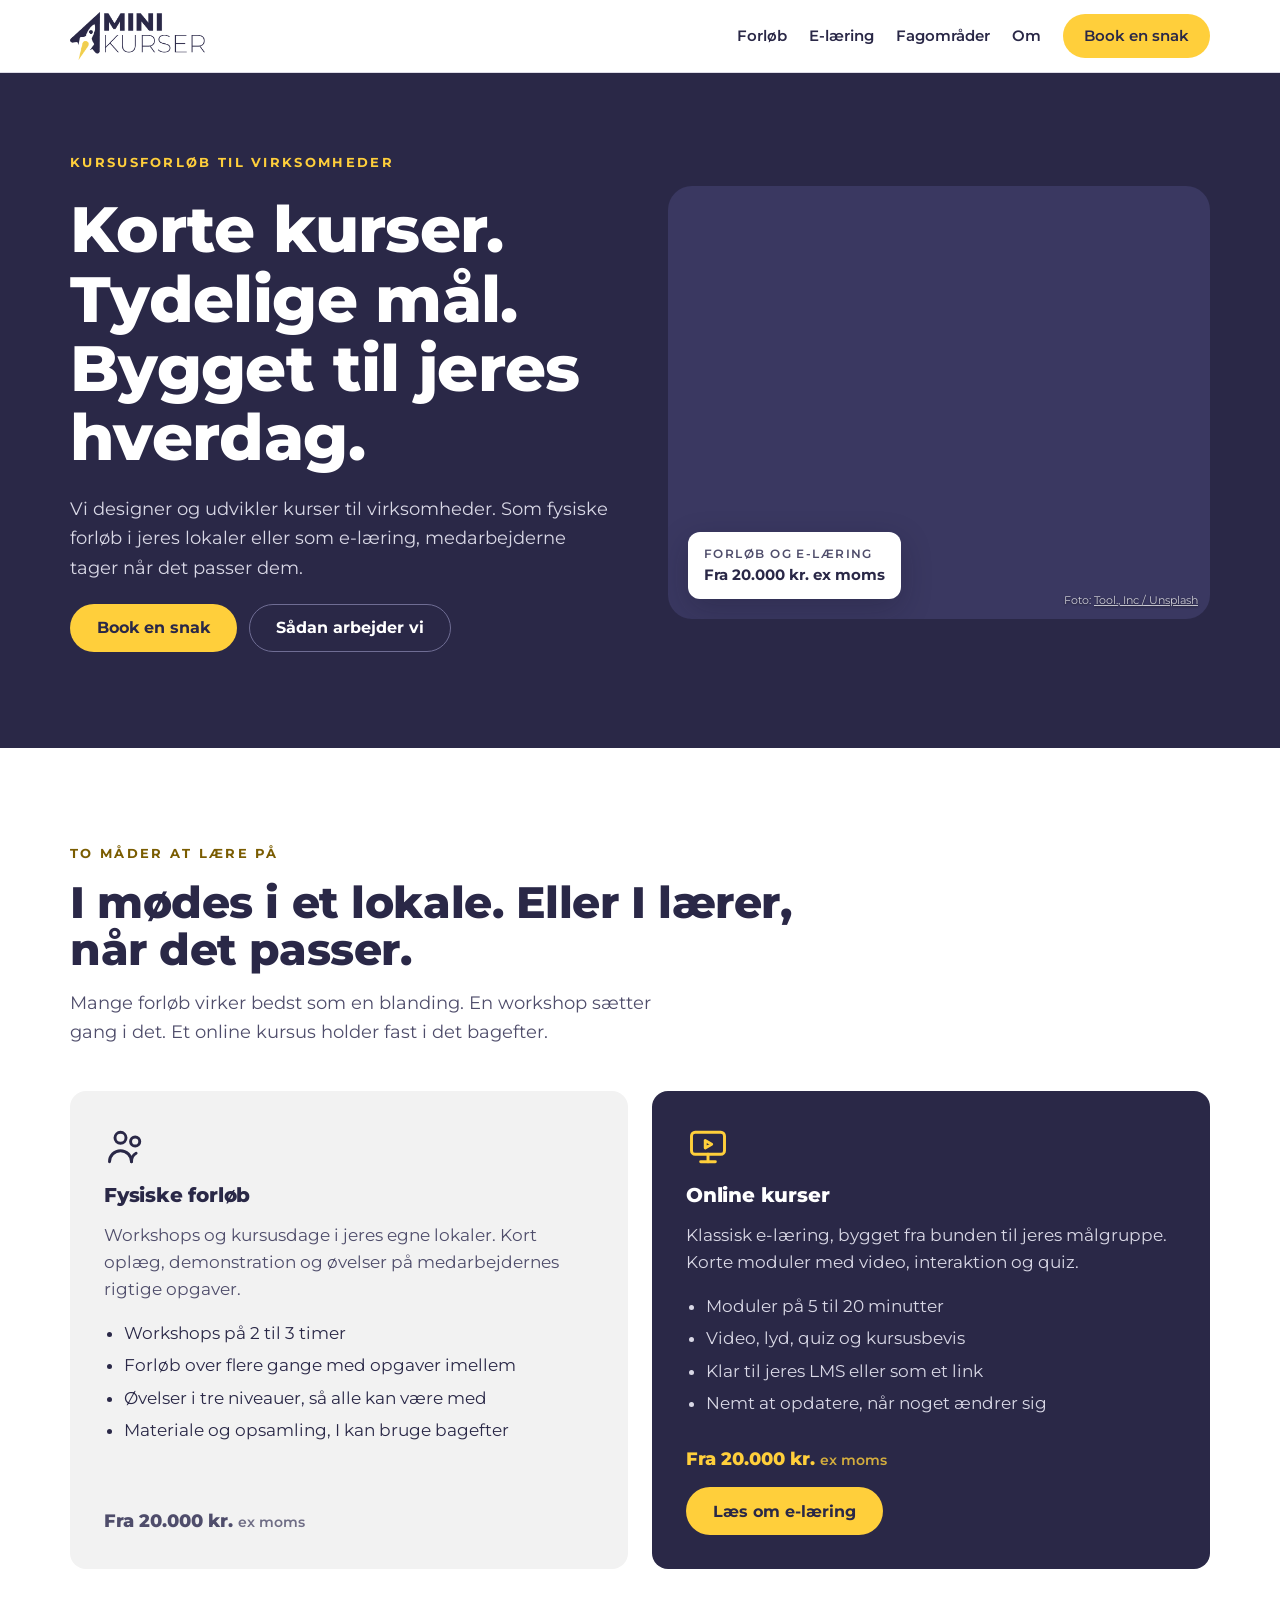
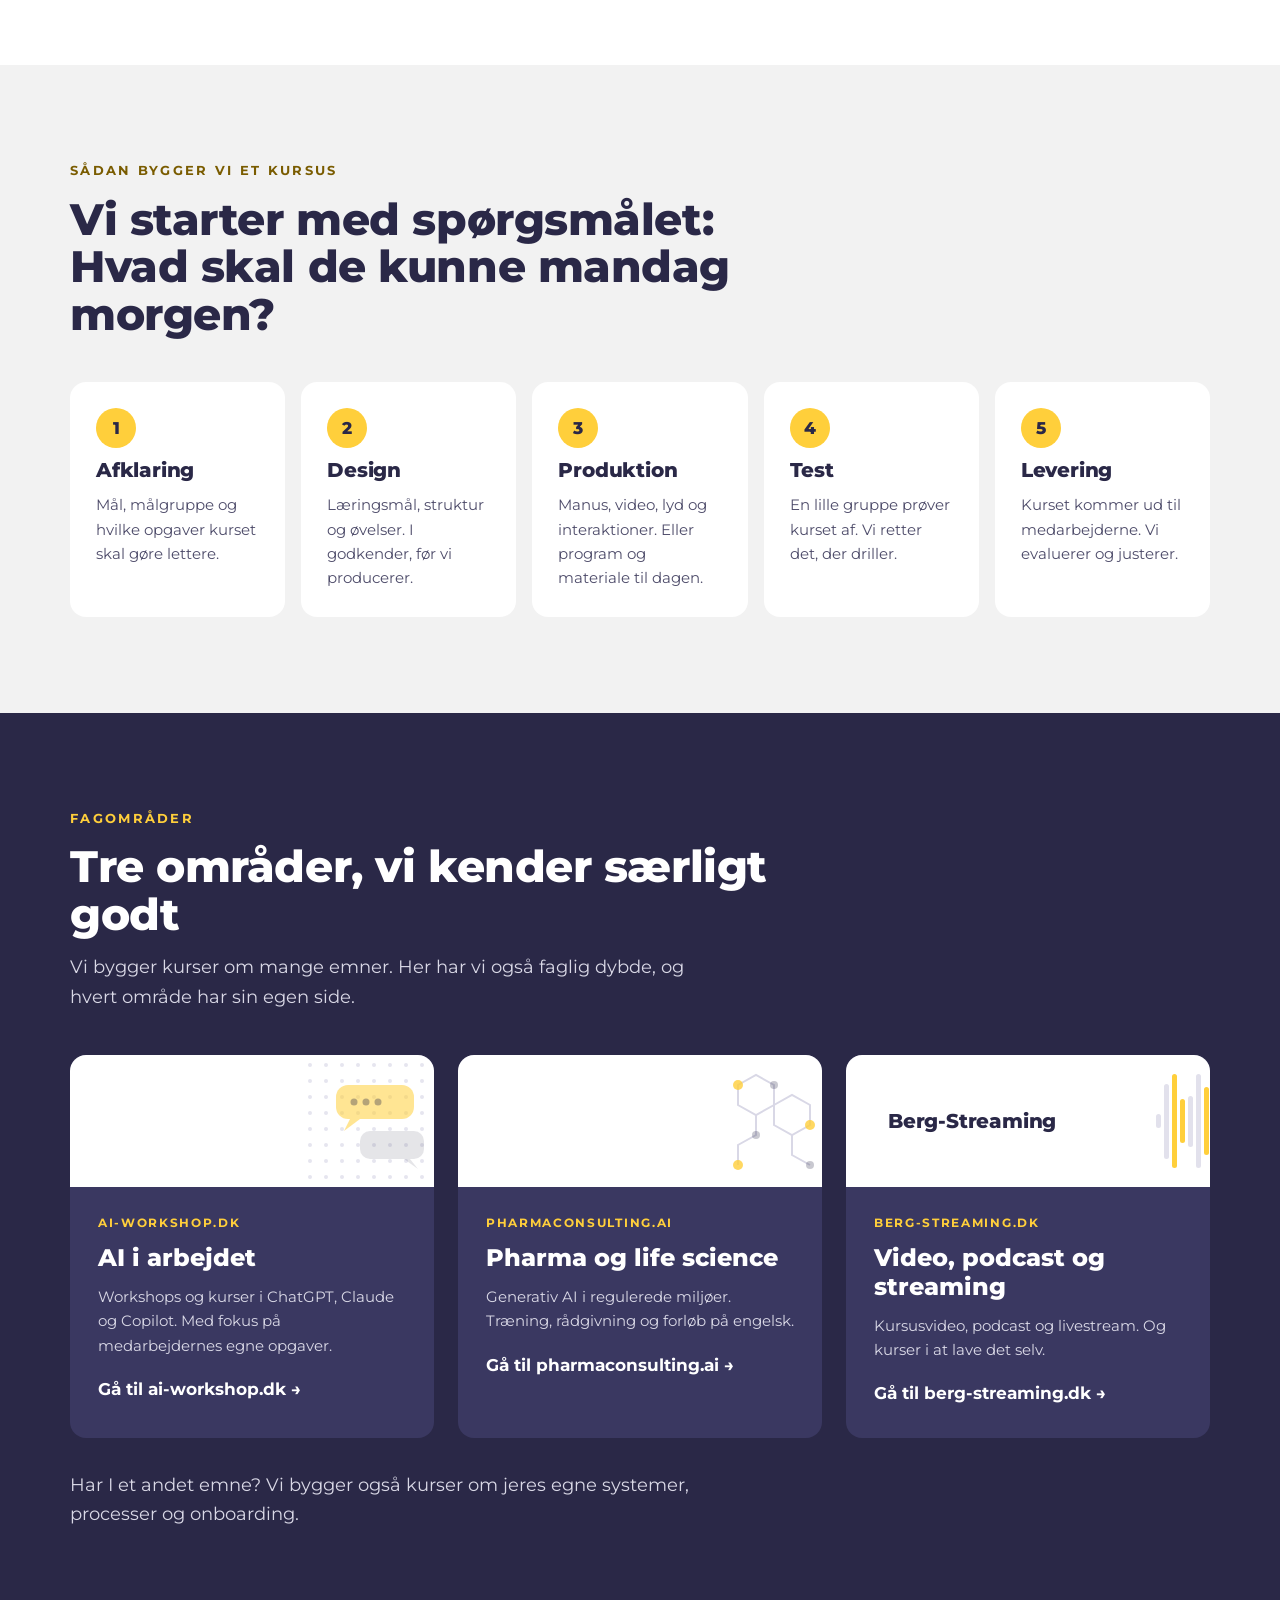
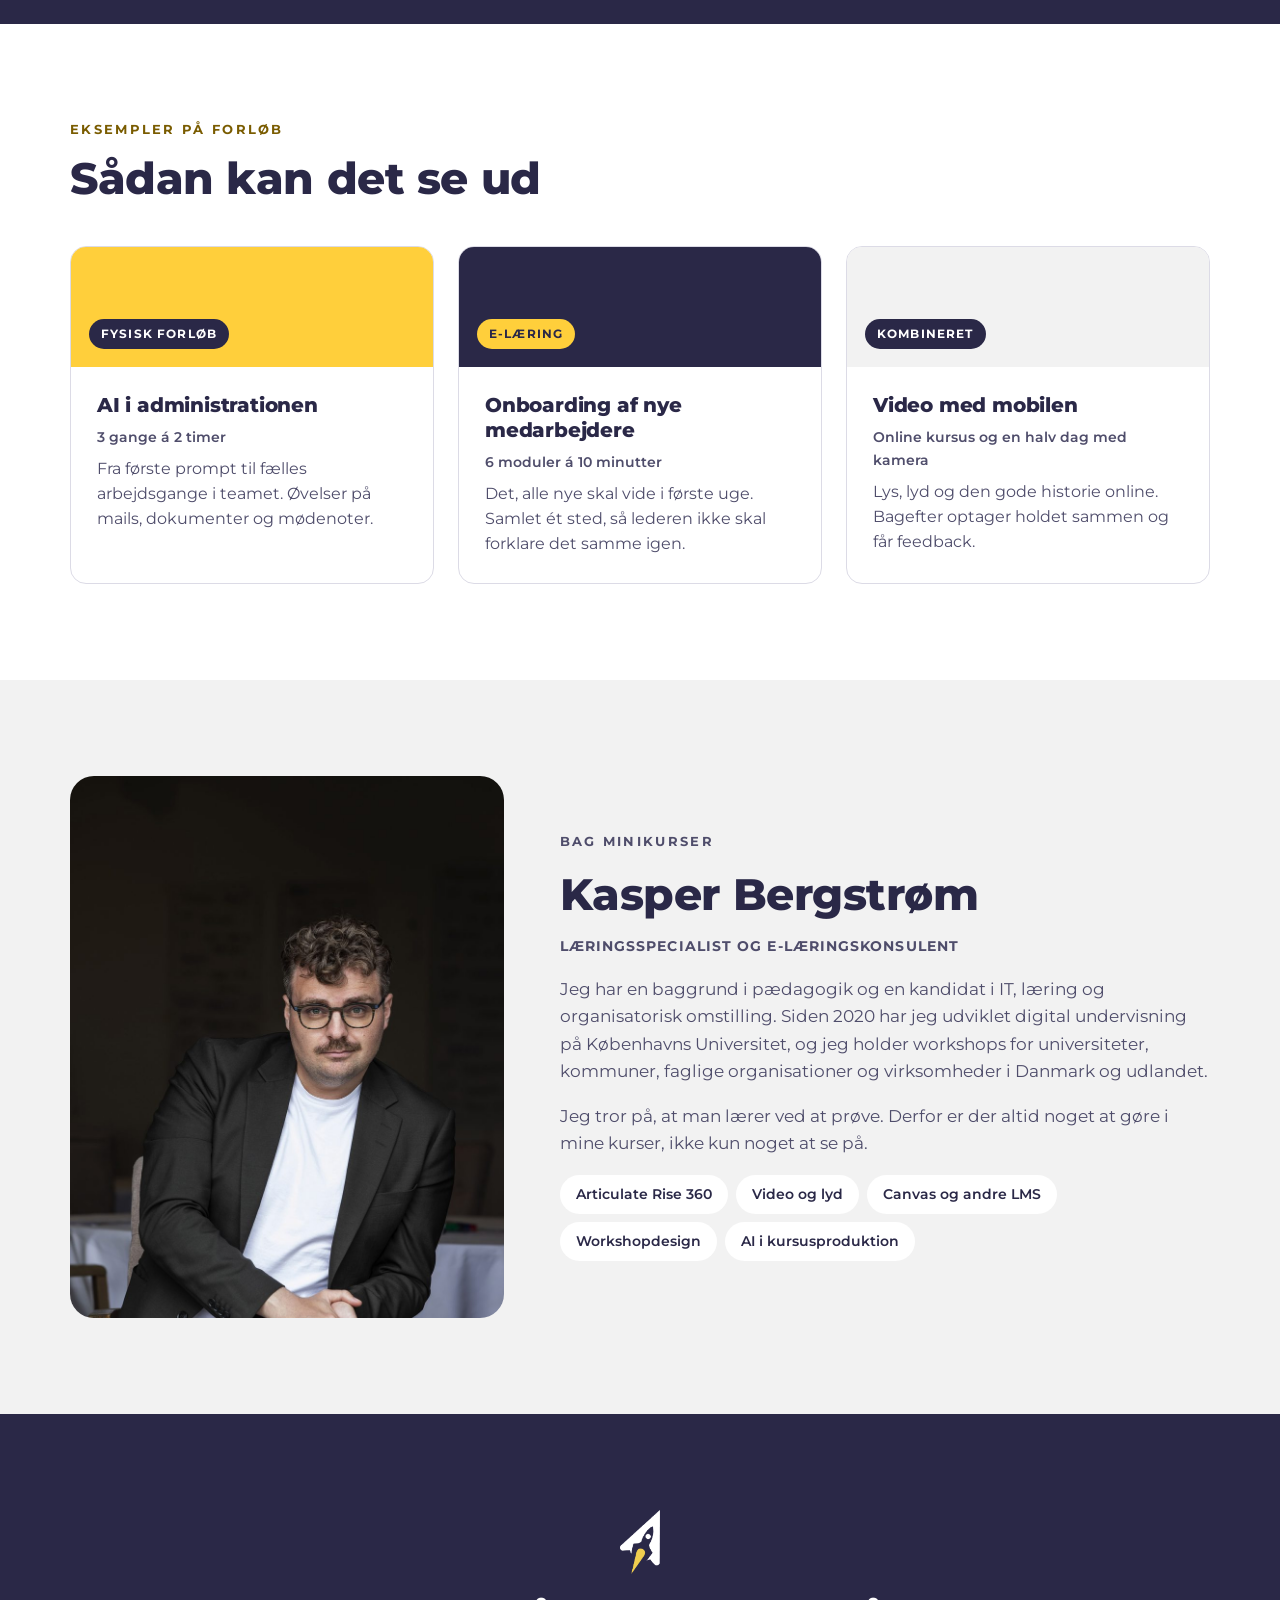
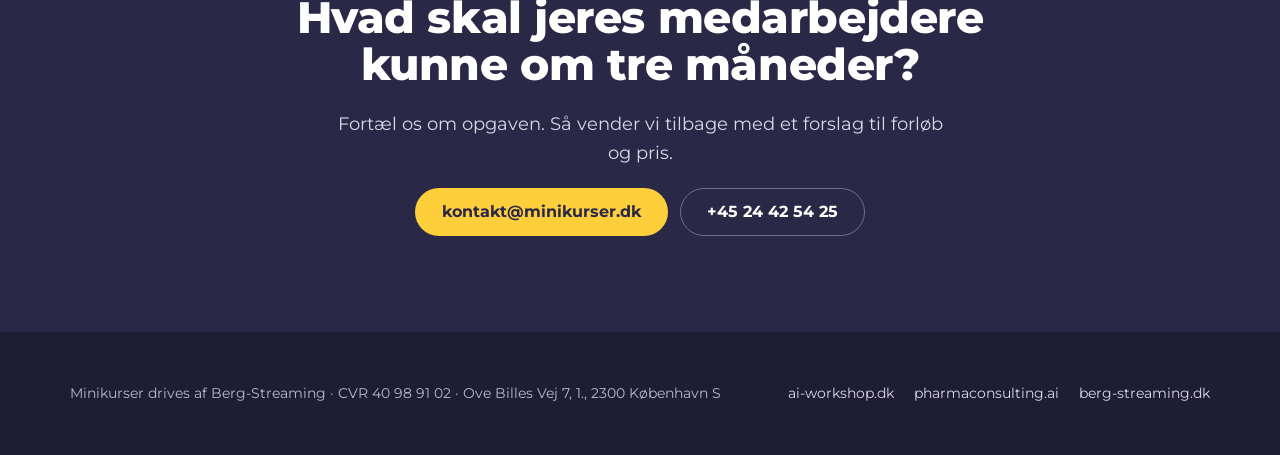
==== index.html @ 5f63e0c7 "Beskær heroillede tættere Co-Authored-By: Claude Opus 5.5 <noreply@anthropic.com> Claude-Session: ht" ====
<!doctype html>
<html lang="da">
<head>
<meta charset="utf-8">
<meta name="viewport" content="width=device-width, initial-scale=1, viewport-fit=cover">
<title>Minikurser · Kursusforløb og e-læring til virksomheder</title>
<meta name="description" content="Vi designer og udvikler kurser til virksomheder. Fysiske forløb i jeres lokaler eller e-læring, medarbejderne tager når det passer. Fra 20.000 kr. ex moms.">
<link rel="canonical" href="https://minikurser.dk/">
<meta property="og:title" content="Minikurser · Kursusforløb og e-læring til virksomheder">
<meta property="og:description" content="Korte kurser. Tydelige mål. Bygget til jeres hverdag.">
<meta property="og:type" content="website">
<meta property="og:url" content="https://minikurser.dk/">
<meta property="og:image" content="https://images.unsplash.com/photo-1599585113438-291af1a8d1db?auto=format&amp;fit=crop&amp;crop=focalpoint&amp;fp-x=0.43&amp;fp-y=0.5&amp;fp-z=1.12&amp;q=70&amp;w=1200&amp;h=630">
<meta name="theme-color" content="#2a2847">
<link rel="icon" href="img/favicon.png" type="image/png">
<link rel="preconnect" href="https://fonts.googleapis.com">
<link rel="preconnect" href="https://fonts.gstatic.com" crossorigin>
<link rel="stylesheet" href="https://fonts.googleapis.com/css2?family=Montserrat:wght@400;600;700;800&display=swap">
<link rel="stylesheet" href="style.css">
<meta name="msvalidate.01" content="6FF3944E70AC36E640FBBDFD5BC174A5">
<script type="application/ld+json">{"@context":"https://schema.org","@graph":[{"@type":"WebSite","@id":"https://minikurser.dk/#website","url":"https://minikurser.dk/","name":"Minikurser","inLanguage":"da-DK","publisher":{"@id":"https://minikurser.dk/#organization"}},{"@type":"WebPage","@id":"https://minikurser.dk/#side","url":"https://minikurser.dk/","name":"Minikurser · Kursusforløb og e-læring til virksomheder","isPartOf":{"@id":"https://minikurser.dk/#website"},"inLanguage":"da-DK","dateModified":"2026-11-07"},{"@type":"Organization","@id":"https://minikurser.dk/#organization","name":"Minikurser","url":"https://minikurser.dk/","logo":"https://minikurser.dk/img/minikurser-logo.png","email":"kontakt@minikurser.dk","telephone":"+45 24 42 54 25","address":{"@type":"PostalAddress","streetAddress":"Ove Billes Vej 7, 1.","postalCode":"2300","addressLocality":"København S","addressCountry":"DK"},"areaServed":"DK","parentOrganization":{"@id":"https://berg-streaming.dk/#organization"},"founder":{"@id":"https://ai-workshop.dk/#kasper"},"description":"Designer og udvikler kursusforløb og e-læring til virksomheder. Fysiske forløb i virksomhedens egne lokaler eller online kurser."},{"@type":"Organization","@id":"https://berg-streaming.dk/#organization","name":"Berg-Streaming","url":"https://berg-streaming.dk/","vatID":"DK40989102","address":{"@type":"PostalAddress","streetAddress":"Ove Billes Vej 7, 1.","postalCode":"2300","addressLocality":"København S","addressCountry":"DK"},"founder":{"@id":"https://ai-workshop.dk/#kasper"}},{"@type":"Person","@id":"https://ai-workshop.dk/#kasper","name":"Kasper Bergstrøm","url":"https://ai-workshop.dk/","jobTitle":"Læringsspecialist og e-læringskonsulent","sameAs":["https://www.linkedin.com/in/kasper-bergstrom"],"knowsAbout":["E-læring","Kursusdesign","Articulate Rise 360","Generativ AI","Organisatorisk læring"]},{"@type":"Service","@id":"https://minikurser.dk/#fysiske-forloeb","name":"Fysiske kursusforløb","description":"Workshops og kursusdage i virksomhedens egne lokaler. Kort oplæg, demonstration og øvelser på medarbejdernes rigtige opgaver.","provider":{"@id":"https://minikurser.dk/#organization"},"areaServed":"DK","url":"https://minikurser.dk/#forloeb","offers":{"@type":"Offer","priceSpecification":{"@type":"PriceSpecification","minPrice":20000,"priceCurrency":"DKK","valueAddedTaxIncluded":false}}},{"@type":"Service","@id":"https://minikurser.dk/#e-laering","name":"E-læring","description":"Online kurser bygget fra bunden til målgruppen. Korte moduler med video, quiz og kursusbevis, klar til LMS som SCORM eller xAPI.","provider":{"@id":"https://minikurser.dk/#organization"},"areaServed":"DK","url":"https://minikurser.dk/e-laering.html","offers":{"@type":"Offer","priceSpecification":{"@type":"PriceSpecification","minPrice":20000,"priceCurrency":"DKK","valueAddedTaxIncluded":false}}}]}</script>
</head>
<body>

<header class="top">
  <div class="wrap">
    <a class="logo" href="./" aria-label="Minikurser forside">
      <img src="img/minikurser-logo.png" alt="Minikurser" width="135" height="48" onerror="this.hidden=true;this.nextElementSibling.hidden=false">
      <span class="ordmaerke" hidden><b>MINI</b><span>KURSER</span></span>
    </a>
    <nav class="menu" aria-label="Hovedmenu">
      <a href="#forloeb">Forløb</a>
      <a href="e-laering.html">E-læring</a>
      <a href="#fagomraader" class="ud-mobil">Fagområder</a>
      <a href="#om" class="ud-mobil">Om</a>
      <a href="#kontakt" class="knap knap-gul">Book en snak</a>
    </nav>
  </div>
</header>

<main>

  <section class="hero mork">
    <div class="wrap">
      <div class="hero-tekst">
        <p class="eyebrow">Kursusforløb til virksomheder</p>
        <h1>Korte kurser. Tydelige mål. Bygget til jeres hverdag.</h1>
        <p class="lead">Vi designer og udvikler kurser til virksomheder. Som fysiske forløb i jeres lokaler eller som e-læring, medarbejderne tager når det passer dem.</p>
        <div class="knapper">
          <a class="knap knap-gul" href="#kontakt">Book en snak</a>
          <a class="knap knap-ramme" href="#proces">Sådan arbejder vi</a>
        </div>
      </div>
      <div class="hero-billede">
        <img src="https://images.unsplash.com/photo-1599585113438-291af1a8d1db?auto=format&fit=crop&crop=focalpoint&fp-x=0.43&fp-y=0.5&fp-z=1.12&q=70&w=1000&h=800" srcset="https://images.unsplash.com/photo-1599585113438-291af1a8d1db?auto=format&fit=crop&crop=focalpoint&fp-x=0.43&fp-y=0.5&fp-z=1.12&q=70&w=600&h=480 600w, https://images.unsplash.com/photo-1599585113438-291af1a8d1db?auto=format&fit=crop&crop=focalpoint&fp-x=0.43&fp-y=0.5&fp-z=1.12&q=70&w=1000&h=800 1000w, https://images.unsplash.com/photo-1599585113438-291af1a8d1db?auto=format&fit=crop&crop=focalpoint&fp-x=0.43&fp-y=0.5&fp-z=1.12&q=70&w=1400&h=1120 1400w" sizes="(max-width:860px) 92vw, 560px" alt="Deltager skriver på en tavle med post-its under en workshop, mens en kollega følger med" width="1000" height="800" fetchpriority="high" onerror="this.hidden=true">
        <p class="kredit">Foto: <a href="https://unsplash.com/photos/cwuSKXhwhxI" rel="noopener">Tool., Inc / Unsplash</a></p>
        <p class="pris-maerke"><small>Forløb og e-læring</small>Fra 20.000 kr. ex moms</p>
      </div>
    </div>
  </section>

  <section id="forloeb">
    <div class="wrap">
      <div class="sektion-top">
        <p class="eyebrow">To måder at lære på</p>
        <h2>I mødes i et lokale. Eller I lærer, når det passer.</h2>
        <p class="lead">Mange forløb virker bedst som en blanding. En workshop sætter gang i det. Et online kursus holder fast i det bagefter.</p>
      </div>
      <div class="kort-raekke">
        <article class="kort">
          <svg class="ikon" viewBox="0 0 24 24" fill="none" stroke="#2a2847" stroke-width="1.6" stroke-linecap="round" stroke-linejoin="round" aria-hidden="true"><circle cx="9" cy="7" r="3"/><circle cx="17" cy="9" r="2.5"/><path d="M3 20c0-3.3 2.7-6 6-6s6 2.7 6 6"/><path d="M15 20c0-2 1-3.8 2.5-4.6"/></svg>
          <h3>Fysiske forløb</h3>
          <p>Workshops og kursusdage i jeres egne lokaler. Kort oplæg, demonstration og øvelser på medarbejdernes rigtige opgaver.</p>
          <ul>
            <li>Workshops på 2 til 3 timer</li>
            <li>Forløb over flere gange med opgaver imellem</li>
            <li>Øvelser i tre niveauer, så alle kan være med</li>
            <li>Materiale og opsamling, I kan bruge bagefter</li>
          </ul>
          <p class="pris">Fra 20.000 kr. <small>ex moms</small></p>
        </article>
        <article class="kort navy">
          <svg class="ikon" viewBox="0 0 24 24" fill="none" stroke="#ffcf3b" stroke-width="1.6" stroke-linecap="round" stroke-linejoin="round" aria-hidden="true"><rect x="3" y="4" width="18" height="12" rx="2"/><path d="M8 20h8"/><path d="M12 16v4"/><path d="M10.5 8.5v4l3.5-2z"/></svg>
          <h3>Online kurser</h3>
          <p>Klassisk e-læring, bygget fra bunden til jeres målgruppe. Korte moduler med video, interaktion og quiz.</p>
          <ul>
            <li>Moduler på 5 til 20 minutter</li>
            <li>Video, lyd, quiz og kursusbevis</li>
            <li>Klar til jeres LMS eller som et link</li>
            <li>Nemt at opdatere, når noget ændrer sig</li>
          </ul>
          <p class="pris">Fra 20.000 kr. <small>ex moms</small></p>
          <a class="knap knap-gul" href="e-laering.html" style="align-self:flex-start">Læs om e-læring</a>
        </article>
      </div>
    </div>
  </section>

  <section id="proces" class="gra">
    <div class="wrap">
      <div class="sektion-top">
        <p class="eyebrow">Sådan bygger vi et kursus</p>
        <h2>Vi starter med spørgsmålet: Hvad skal de kunne mandag morgen?</h2>
      </div>
      <ol class="trin">
        <li><h3>Afklaring</h3><p>Mål, målgruppe og hvilke opgaver kurset skal gøre lettere.</p></li>
        <li><h3>Design</h3><p>Læringsmål, struktur og øvelser. I godkender, før vi producerer.</p></li>
        <li><h3>Produktion</h3><p>Manus, video, lyd og interaktioner. Eller program og materiale til dagen.</p></li>
        <li><h3>Test</h3><p>En lille gruppe prøver kurset af. Vi retter det, der driller.</p></li>
        <li><h3>Levering</h3><p>Kurset kommer ud til medarbejderne. Vi evaluerer og justerer.</p></li>
      </ol>
    </div>
  </section>

  <section id="fagomraader" class="mork">
    <div class="wrap">
      <div class="sektion-top">
        <p class="eyebrow">Fagområder</p>
        <h2>Tre områder, vi kender særligt godt</h2>
        <p class="lead">Vi bygger kurser om mange emner. Her har vi også faglig dybde, og hvert område har sin egen side.</p>
      </div>
      <div class="kort-raekke">
        <a class="fag" href="https://ai-workshop.dk">
          <span class="plade"><svg viewBox="0 0 200 132" aria-hidden="true"><g fill="#e6e5ef"><circle cx="70" cy="10" r="2"/><circle cx="70" cy="26" r="2"/><circle cx="70" cy="42" r="2"/><circle cx="70" cy="58" r="2"/><circle cx="70" cy="74" r="2"/><circle cx="70" cy="90" r="2"/><circle cx="70" cy="106" r="2"/><circle cx="70" cy="122" r="2"/><circle cx="86" cy="10" r="2"/><circle cx="86" cy="26" r="2"/><circle cx="86" cy="42" r="2"/><circle cx="86" cy="58" r="2"/><circle cx="86" cy="74" r="2"/><circle cx="86" cy="90" r="2"/><circle cx="86" cy="106" r="2"/><circle cx="86" cy="122" r="2"/><circle cx="102" cy="10" r="2"/><circle cx="102" cy="26" r="2"/><circle cx="102" cy="42" r="2"/><circle cx="102" cy="58" r="2"/><circle cx="102" cy="74" r="2"/><circle cx="102" cy="90" r="2"/><circle cx="102" cy="106" r="2"/><circle cx="102" cy="122" r="2"/><circle cx="118" cy="10" r="2"/><circle cx="118" cy="26" r="2"/><circle cx="118" cy="42" r="2"/><circle cx="118" cy="58" r="2"/><circle cx="118" cy="74" r="2"/><circle cx="118" cy="90" r="2"/><circle cx="118" cy="106" r="2"/><circle cx="118" cy="122" r="2"/><circle cx="134" cy="10" r="2"/><circle cx="134" cy="26" r="2"/><circle cx="134" cy="42" r="2"/><circle cx="134" cy="58" r="2"/><circle cx="134" cy="74" r="2"/><circle cx="134" cy="90" r="2"/><circle cx="134" cy="106" r="2"/><circle cx="134" cy="122" r="2"/><circle cx="150" cy="10" r="2"/><circle cx="150" cy="26" r="2"/><circle cx="150" cy="42" r="2"/><circle cx="150" cy="58" r="2"/><circle cx="150" cy="74" r="2"/><circle cx="150" cy="90" r="2"/><circle cx="150" cy="106" r="2"/><circle cx="150" cy="122" r="2"/><circle cx="166" cy="10" r="2"/><circle cx="166" cy="26" r="2"/><circle cx="166" cy="42" r="2"/><circle cx="166" cy="58" r="2"/><circle cx="166" cy="74" r="2"/><circle cx="166" cy="90" r="2"/><circle cx="166" cy="106" r="2"/><circle cx="166" cy="122" r="2"/><circle cx="182" cy="10" r="2"/><circle cx="182" cy="26" r="2"/><circle cx="182" cy="42" r="2"/><circle cx="182" cy="58" r="2"/><circle cx="182" cy="74" r="2"/><circle cx="182" cy="90" r="2"/><circle cx="182" cy="106" r="2"/><circle cx="182" cy="122" r="2"/><circle cx="198" cy="10" r="2"/><circle cx="198" cy="26" r="2"/><circle cx="198" cy="42" r="2"/><circle cx="198" cy="58" r="2"/><circle cx="198" cy="74" r="2"/><circle cx="198" cy="90" r="2"/><circle cx="198" cy="106" r="2"/><circle cx="198" cy="122" r="2"/></g><rect x="96" y="30" width="78" height="34" rx="12" fill="#ffcf3b" opacity=".55"/><path d="M110 64l-6 12 16-12z" fill="#ffcf3b" opacity=".55"/><rect x="120" y="76" width="64" height="28" rx="10" fill="#2a2847" opacity=".12"/><path d="M170 104l8 10-14-10z" fill="#2a2847" opacity=".12"/><circle cx="114" cy="47" r="3.5" fill="#2a2847" opacity=".35"/><circle cx="126" cy="47" r="3.5" fill="#2a2847" opacity=".35"/><circle cx="138" cy="47" r="3.5" fill="#2a2847" opacity=".35"/></svg><img src="https://ai-workshop.dk/wp-content/uploads/2023/10/cropped-Logo-web.png" alt="ai-workshop" loading="lazy" decoding="async" onerror="this.hidden=true"></span>
          <span class="krop">
          <span class="domaene">ai-workshop.dk</span>
          <span class="titel">AI i arbejdet</span>
          <span class="tekst">Workshops og kurser i ChatGPT, Claude og Copilot. Med fokus på medarbejdernes egne opgaver.</span>
          <span class="videre">Gå til ai-workshop.dk →</span>
          </span>
        </a>
        <a class="fag" href="https://pharmaconsulting.ai">
          <span class="plade"><svg viewBox="0 0 200 132" aria-hidden="true"><g fill="none" stroke="#d9d8e6" stroke-width="2"><path d="M110 30l18-10 18 10v20l-18 10-18-10z"/><path d="M146 50l18-10 18 10v20l-18 10-18-10z"/><path d="M128 60v20l-18 10v20"/><path d="M164 80v20l18 10"/></g><g fill="#ffcf3b" opacity=".8"><circle cx="110" cy="30" r="5"/><circle cx="182" cy="70" r="5"/><circle cx="110" cy="110" r="5"/></g><g fill="#2a2847" opacity=".25"><circle cx="146" cy="30" r="4"/><circle cx="128" cy="80" r="4"/><circle cx="182" cy="110" r="4"/></g></svg><img src="https://pharmaconsulting.ai/wp-content/uploads/2025/05/cropped-Logo-Pharma-Consulting.png" alt="pharmaconsulting.ai" loading="lazy" decoding="async" onerror="this.hidden=true"></span>
          <span class="krop">
          <span class="domaene">pharmaconsulting.ai</span>
          <span class="titel">Pharma og life science</span>
          <span class="tekst">Generativ AI i regulerede miljøer. Træning, rådgivning og forløb på engelsk.</span>
          <span class="videre">Gå til pharmaconsulting.ai →</span>
          </span>
        </a>
        <a class="fag" href="https://berg-streaming.dk">
          <span class="plade"><svg viewBox="0 0 200 132" aria-hidden="true"><rect x="140" y="59" width="5" height="14" rx="2.5" fill="#e2e1ec"/><rect x="148" y="29" width="5" height="75" rx="2.5" fill="#e2e1ec"/><rect x="156" y="19" width="5" height="94" rx="2.5" fill="#ffcf3b"/><rect x="164" y="44" width="5" height="44" rx="2.5" fill="#ffcf3b"/><rect x="172" y="41" width="5" height="51" rx="2.5" fill="#e2e1ec"/><rect x="180" y="19" width="5" height="94" rx="2.5" fill="#e2e1ec"/><rect x="188" y="32" width="5" height="68" rx="2.5" fill="#ffcf3b"/><rect x="196" y="55" width="5" height="21" rx="2.5" fill="#e2e1ec"/></svg><img src="https://berg-streaming.dk/wp-content/uploads/2025/01/cropped-Berg-Streaming-3-1.png" alt="Berg-Streaming" loading="lazy" decoding="async" style="max-height:64px" onerror="this.hidden=true"><span class="maerke-tekst">Berg-Streaming</span></span>
          <span class="krop">
          <span class="domaene">berg-streaming.dk</span>
          <span class="titel">Video, podcast og streaming</span>
          <span class="tekst">Kursusvideo, podcast og livestream. Og kurser i at lave det selv.</span>
          <span class="videre">Gå til berg-streaming.dk →</span>
          </span>
        </a>
      </div>
      <p class="lead" style="margin-top:32px">Har I et andet emne? Vi bygger også kurser om jeres egne systemer, processer og onboarding.</p>
    </div>
  </section>

  <section>
    <div class="wrap">
      <div class="sektion-top">
        <p class="eyebrow">Eksempler på forløb</p>
        <h2>Sådan kan det se ud</h2>
      </div>
      <div class="kort-raekke">
        <article class="eksempel">
          <div class="bund" style="background:var(--gul)"><span class="tag" style="background:var(--navy);color:#fff">Fysisk forløb</span></div>
          <div class="indhold">
            <h3>AI i administrationen</h3>
            <p class="format">3 gange á 2 timer</p>
            <p>Fra første prompt til fælles arbejdsgange i teamet. Øvelser på mails, dokumenter og mødenoter.</p>
          </div>
        </article>
        <article class="eksempel">
          <div class="bund" style="background:var(--navy)"><span class="tag" style="background:var(--gul);color:var(--navy)">E-læring</span></div>
          <div class="indhold">
            <h3>Onboarding af nye medarbejdere</h3>
            <p class="format">6 moduler á 10 minutter</p>
            <p>Det, alle nye skal vide i første uge. Samlet ét sted, så lederen ikke skal forklare det samme igen.</p>
          </div>
        </article>
        <article class="eksempel">
          <div class="bund" style="background:var(--gra)"><span class="tag" style="background:var(--navy);color:#fff">Kombineret</span></div>
          <div class="indhold">
            <h3>Video med mobilen</h3>
            <p class="format">Online kursus og en halv dag med kamera</p>
            <p>Lys, lyd og den gode historie online. Bagefter optager holdet sammen og får feedback.</p>
          </div>
        </article>
      </div>
    </div>
  </section>

  <section id="om" class="om gra">
    <div class="wrap">
      <div class="portraet">
        <img src="img/kasper.jpg" alt="Kasper Bergstrøm" width="800" height="1000" loading="lazy" onerror="this.hidden=true">
      </div>
      <div class="om-tekst">
        <p class="eyebrow">Bag Minikurser</p>
        <h2>Kasper Bergstrøm</h2>
        <p class="titel-linje">Læringsspecialist og e-læringskonsulent</p>
        <p>Jeg har en baggrund i pædagogik og en kandidat i IT, læring og organisatorisk omstilling. Siden 2020 har jeg udviklet digital undervisning på Københavns Universitet, og jeg holder workshops for universiteter, kommuner, faglige organisationer og virksomheder i Danmark og udlandet.</p>
        <p>Jeg tror på, at man lærer ved at prøve. Derfor er der altid noget at gøre i mine kurser, ikke kun noget at se på.</p>
        <div class="chips">
          <span>Articulate Rise 360</span>
          <span>Video og lyd</span>
          <span>Canvas og andre LMS</span>
          <span>Workshopdesign</span>
          <span>AI i kursusproduktion</span>
        </div>
      </div>
    </div>
  </section>

  <section id="kontakt" class="kontakt mork">
    <div class="wrap">
      <img class="symbol" src="img/minikurser-symbol-hvid.png" alt="" width="40" height="64" onerror="this.hidden=true">
      <h2>Hvad skal jeres medarbejdere kunne om tre måneder?</h2>
      <p class="lead">Fortæl os om opgaven. Så vender vi tilbage med et forslag til forløb og pris.</p>
      <div class="knapper" style="justify-content:center">
        <a class="knap knap-gul" href="mailto:kontakt@minikurser.dk">kontakt@minikurser.dk</a>
        <a class="knap knap-ramme" href="tel:+4524425425">+45 24 42 54 25</a>
      </div>
    </div>
  </section>

</main>

<footer>
  <div class="wrap">
    <p>Minikurser drives af Berg-Streaming · CVR 40 98 91 02 · Ove Billes Vej 7, 1., 2300 København S</p>
    <nav aria-label="Søstersider">
      <a href="https://ai-workshop.dk">ai-workshop.dk</a>
      <a href="https://pharmaconsulting.ai">pharmaconsulting.ai</a>
      <a href="https://berg-streaming.dk">berg-streaming.dk</a>
    </nav>
  </div>
</footer>

</body>
</html>
---- style.css ----
/* Minikurser. Farver og font fra designguiden (Colored Sheep, maj 2025). */
:root{
  --navy:#2a2847;
  --navy-2:#3a3861;
  --navy-deep:#1f1d36;
  --gul:#ffcf3b;
  --gra:#f2f2f2;
  --hvid:#ffffff;
  --tekst:#2a2847;
  --tekst-2:#4f4d6b;
  --tekst-lys:#d9d8e6;
  --linje:#dcdbe6;
  --guld-tekst:#7a5c00;
  --radius:16px;
  --font:"Montserrat", system-ui, -apple-system, "Segoe UI", sans-serif;
  color-scheme: light;
}
*{box-sizing:border-box}
html{scroll-behavior:smooth; scroll-padding-top:84px}
@media (prefers-reduced-motion: reduce){html{scroll-behavior:auto}}
body{margin:0; font-family:var(--font); color:var(--tekst); background:var(--hvid); font-size:17px; line-height:1.6}
img{max-width:100%; display:block}
a{color:var(--navy)}
[hidden]{display:none!important}
.wrap{max-width:1180px; margin:0 auto; padding:0 max(20px, env(safe-area-inset-left,0px))}

/* Typografi efter designguiden: Extrabold til overskrifter, Bold i versaler til underoverskrifter, Regular til brødtekst */
h1,h2,h3{margin:0; font-weight:800; line-height:1.08; letter-spacing:-0.01em}
h1{font-size:clamp(2.4rem, 6vw, 4rem)}
h2{font-size:clamp(1.9rem, 4vw, 2.75rem)}
h3{font-size:1.25rem; line-height:1.25}
p{margin:0}
.eyebrow{font-size:.8rem; font-weight:700; letter-spacing:.18em; text-transform:uppercase; color:var(--guld-tekst)}
.mork .eyebrow{color:var(--gul)}
.lead{font-size:1.15rem; color:var(--tekst-2); max-width:620px}
.mork .lead{color:var(--tekst-lys)}

/* Knapper */
.knap{display:inline-flex; align-items:center; justify-content:center; min-height:48px; padding:0 26px; border-radius:999px; font-weight:700; font-size:1rem; text-decoration:none; border:1px solid transparent; transition:transform .15s ease, background .15s ease}
.knap:hover{transform:translateY(-1px)}
.knap-gul{background:var(--gul); color:var(--navy)}
.knap-gul:hover{background:#ffd75c; color:var(--navy)}
.knap-ramme{border-color:#6f6d94; color:var(--hvid)}
.knap-ramme:hover{background:var(--navy-2); color:var(--hvid)}
.knap-navy{background:var(--navy); color:var(--hvid)}
.knap-navy:hover{background:var(--navy-2); color:var(--hvid)}
.knapper{display:flex; flex-wrap:wrap; gap:12px}

/* Header */
.top{position:sticky; top:0; z-index:20; background:rgba(255,255,255,.96); backdrop-filter:saturate(1.4) blur(8px); border-bottom:1px solid var(--linje)}
.top .wrap{display:flex; align-items:center; justify-content:space-between; gap:16px; min-height:72px; flex-wrap:wrap; padding-top:8px; padding-bottom:8px}
.logo{display:flex; align-items:center; text-decoration:none; color:var(--navy)}
.logo img{height:48px; width:auto}
.logo .ordmaerke{font-size:1.35rem; line-height:1; letter-spacing:.04em}
.logo .ordmaerke b{font-weight:800}
.logo .ordmaerke span{font-weight:400}
.menu{display:flex; flex-wrap:wrap; align-items:center; gap:4px 22px}
.menu a{text-decoration:none; font-weight:600; font-size:.95rem; padding:12px 0}
.menu a[aria-current="page"]{box-shadow:inset 0 -3px 0 var(--gul)}
.menu .knap{padding:0 20px; min-height:44px}

/* Sektioner */
section{padding:96px 0}
.mork{background:var(--navy); color:var(--hvid)}
.gra{background:var(--gra)}
.sektion-top{display:flex; flex-direction:column; gap:14px; max-width:760px; margin-bottom:44px}

/* Hero */
.hero{padding:80px 0 96px}
.hero .wrap{display:grid; grid-template-columns:minmax(0,1fr) minmax(0,1fr); gap:56px; align-items:center}
.hero-tekst{display:flex; flex-direction:column; gap:22px}
.hero-billede{position:relative; border-radius:24px; overflow:hidden; aspect-ratio:5/4; background:var(--navy-2)}
.hero-billede img{width:100%; height:100%; object-fit:cover; object-position:38% 50%}
.hero-billede .kredit{position:absolute; right:12px; bottom:10px; font-size:.68rem; color:rgba(255,255,255,.75); text-shadow:0 1px 2px rgba(0,0,0,.5)}
.hero-billede .kredit a{color:inherit}
.hero-billede .pris-maerke{position:absolute; left:20px; bottom:20px; background:var(--hvid); color:var(--navy); border-radius:12px; padding:12px 16px; font-weight:700; font-size:.95rem; box-shadow:0 10px 30px rgba(20,18,40,.25)}
.hero-billede .pris-maerke small{display:block; font-weight:600; font-size:.75rem; letter-spacing:.12em; text-transform:uppercase; color:var(--tekst-2)}
@media (max-width:860px){.hero .wrap{grid-template-columns:1fr} .hero-billede{max-width:560px; aspect-ratio:4/3}}

/* Kort */
.kort-raekke{display:grid; grid-template-columns:repeat(auto-fit, minmax(280px, 1fr)); gap:24px}
.kort{background:var(--gra); border-radius:var(--radius); padding:34px; display:flex; flex-direction:column; gap:14px}
.kort.hvid{background:var(--hvid)}
.kort.navy{background:var(--navy); color:var(--hvid)}
.kort.navy p, .kort.navy li{color:var(--tekst-lys)}
.kort.gul{background:var(--gul)}
.kort p{color:var(--tekst-2)}
.kort.gul p{color:var(--navy)}
.kort ul{margin:0; padding-left:20px; line-height:1.9}
.kort .pris{margin-top:auto; padding-top:12px; font-weight:800; font-size:1.1rem}
.kort .pris small{font-weight:600; font-size:.85rem; opacity:.8}
.kort.navy .pris{color:var(--gul)}
.ikon{width:44px; height:44px}
.lille-label{font-size:.75rem; font-weight:700; letter-spacing:.14em; text-transform:uppercase}

/* Proces */
.trin{list-style:none; margin:0; padding:0; display:grid; grid-template-columns:repeat(auto-fit, minmax(190px, 1fr)); gap:16px; counter-reset:trin}
.trin li{background:var(--hvid); border-radius:var(--radius); padding:26px; display:flex; flex-direction:column; gap:10px; counter-increment:trin}
.trin li::before{content:counter(trin); width:40px; height:40px; border-radius:999px; background:var(--gul); display:grid; place-items:center; font-weight:800}
.trin p{font-size:.95rem; color:var(--tekst-2)}

/* Fagområder */
.fag{text-decoration:none; background:var(--navy-2); border-radius:var(--radius); overflow:hidden; display:flex; flex-direction:column; color:var(--hvid); transition:background .15s ease, transform .15s ease}
.fag:hover{background:#45437a; color:var(--hvid); transform:translateY(-2px)}
.fag .plade{position:relative; height:132px; background:var(--hvid); display:flex; align-items:center; padding:0 28px; overflow:hidden}
.fag .plade img{position:relative; z-index:1; max-height:58px; width:auto; max-width:72%}
.fag .plade .maerke-tekst{position:relative; z-index:1; margin-left:14px; color:var(--navy); font-weight:800; font-size:1.25rem; letter-spacing:-.01em}
.fag .plade svg{position:absolute; right:-6px; top:0; height:100%; width:auto}
.fag .krop{padding:26px 28px 30px; display:flex; flex-direction:column; gap:12px; flex:1}
.fag .domaene{color:var(--gul); font-size:.75rem; font-weight:700; letter-spacing:.14em; text-transform:uppercase}
.fag .titel{font-size:1.5rem; font-weight:800; line-height:1.2}
.fag .tekst{color:var(--tekst-lys); font-size:.95rem}
.fag .videre{font-weight:700; padding-top:6px}

/* Eksempler */
.eksempel{border:1px solid var(--linje); border-radius:var(--radius); overflow:hidden; display:flex; flex-direction:column}
.eksempel .bund{height:120px; display:flex; align-items:flex-end; padding:18px}
.eksempel .tag{font-size:.72rem; font-weight:700; letter-spacing:.1em; text-transform:uppercase; padding:6px 12px; border-radius:999px}
.eksempel .indhold{padding:26px; display:flex; flex-direction:column; gap:8px}
.eksempel .format{font-size:.9rem; font-weight:600; color:var(--tekst-2)}
.eksempel p{color:var(--tekst-2); font-size:.97rem}

/* Om */
.om .wrap{display:grid; grid-template-columns:minmax(0,.8fr) minmax(0,1.2fr); gap:56px; align-items:center}
.portraet{border-radius:24px; overflow:hidden; aspect-ratio:4/5; background:var(--linje); max-width:440px}
.portraet img{width:100%; height:100%; object-fit:cover}
.om-tekst{display:flex; flex-direction:column; gap:18px}
.om-tekst p{color:var(--tekst-2)}
.titel-linje{font-weight:700; letter-spacing:.08em; text-transform:uppercase; font-size:.85rem; color:var(--tekst-2)}
.chips{display:flex; flex-wrap:wrap; gap:8px}
.chips span{background:var(--hvid); border-radius:999px; padding:8px 16px; font-size:.9rem; font-weight:600}
@media (max-width:860px){.om .wrap{grid-template-columns:1fr}}

/* FAQ */
.faq{max-width:860px}
.faq details{border-bottom:1px solid var(--linje); padding:18px 0}
.faq summary{cursor:pointer; font-weight:700; font-size:1.1rem; padding:6px 0; list-style-position:outside}
.faq details p{margin-top:10px; color:var(--tekst-2)}

/* Kontakt */
.kontakt .wrap{display:flex; flex-direction:column; align-items:center; text-align:center; gap:20px; max-width:860px}
.kontakt .symbol{height:64px; width:auto}

/* Footer */
footer{background:var(--navy-deep); color:#b9b8cf; padding:40px 0; font-size:.9rem}
footer .wrap{display:flex; flex-wrap:wrap; justify-content:space-between; gap:20px; align-items:center}
footer a{color:#d9d8e6; text-decoration:none; padding:10px 0; display:inline-block}
footer a:hover{color:var(--gul)}
footer nav{display:flex; flex-wrap:wrap; gap:20px}

@media (max-width:640px){
  section{padding:72px 0}
  .hero{padding:56px 0 72px}
  .menu{gap:0 16px}
  .menu .ud-mobil{display:none}
}
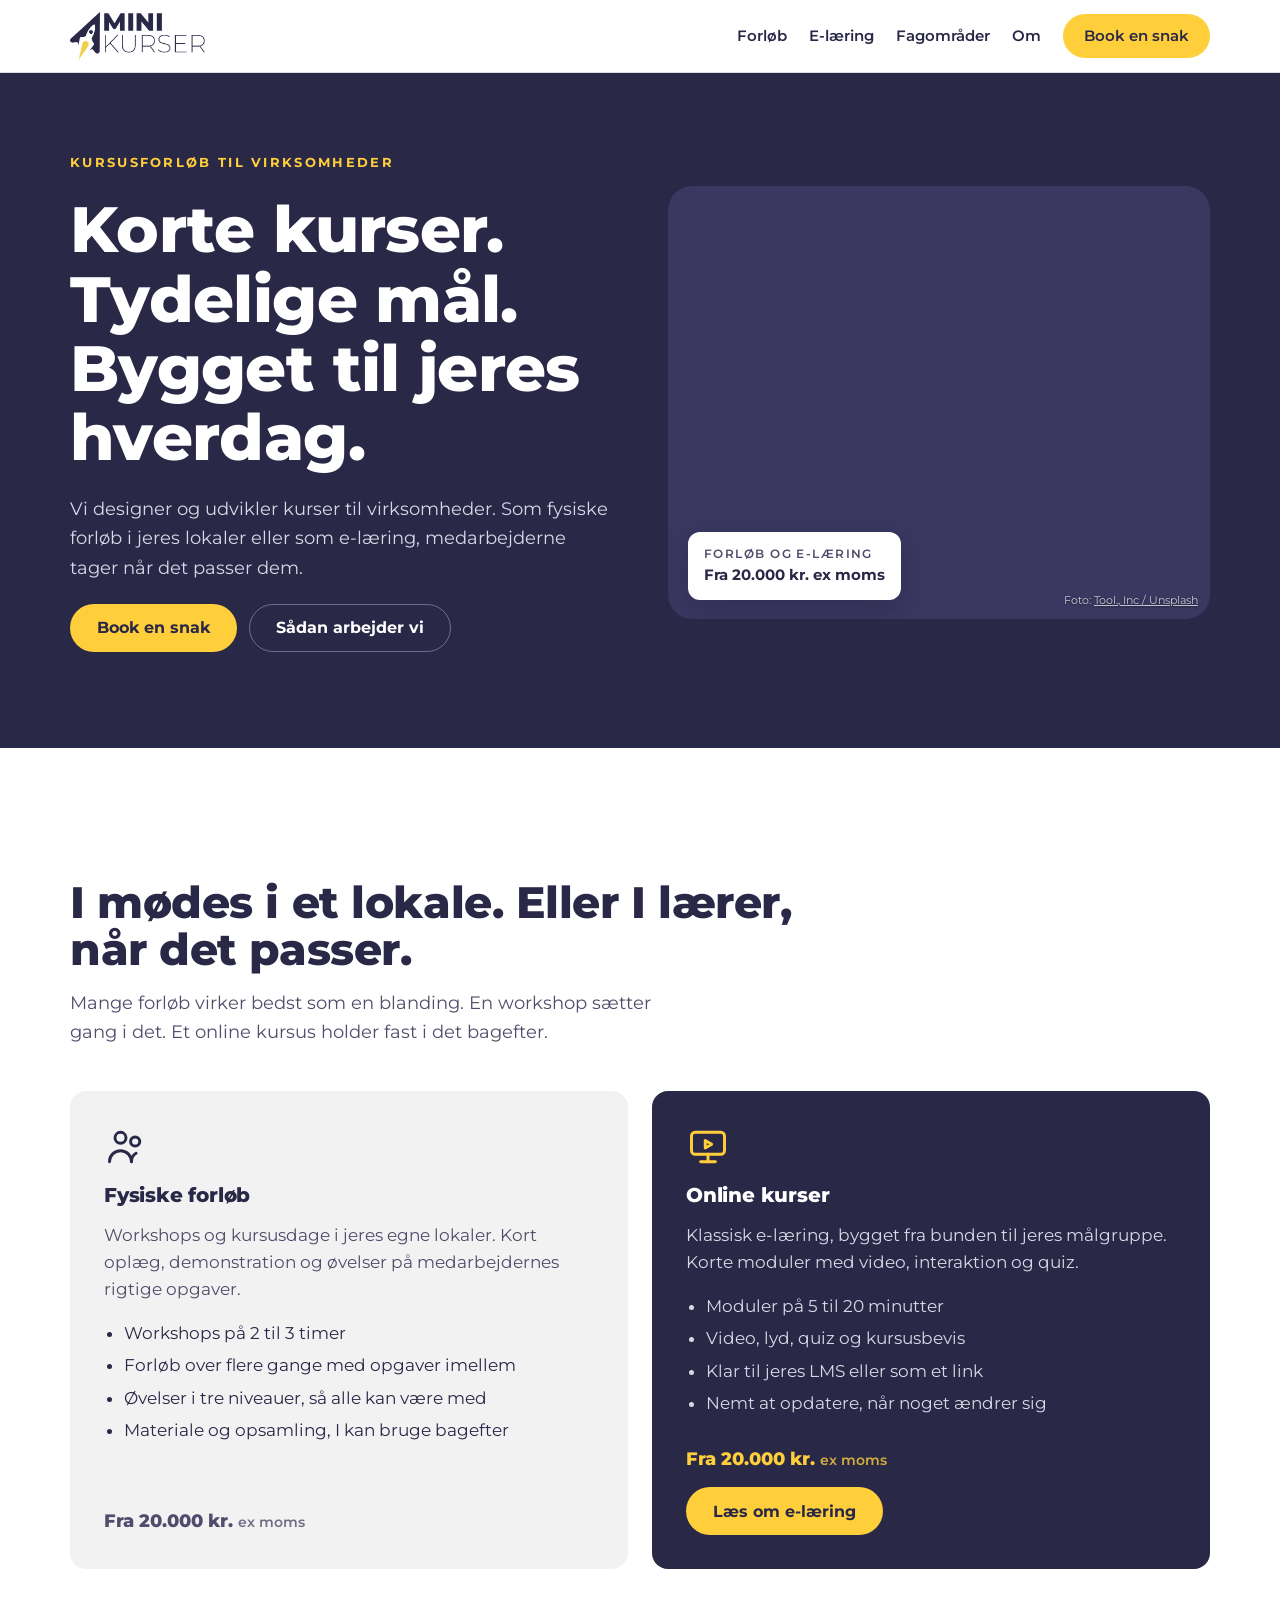
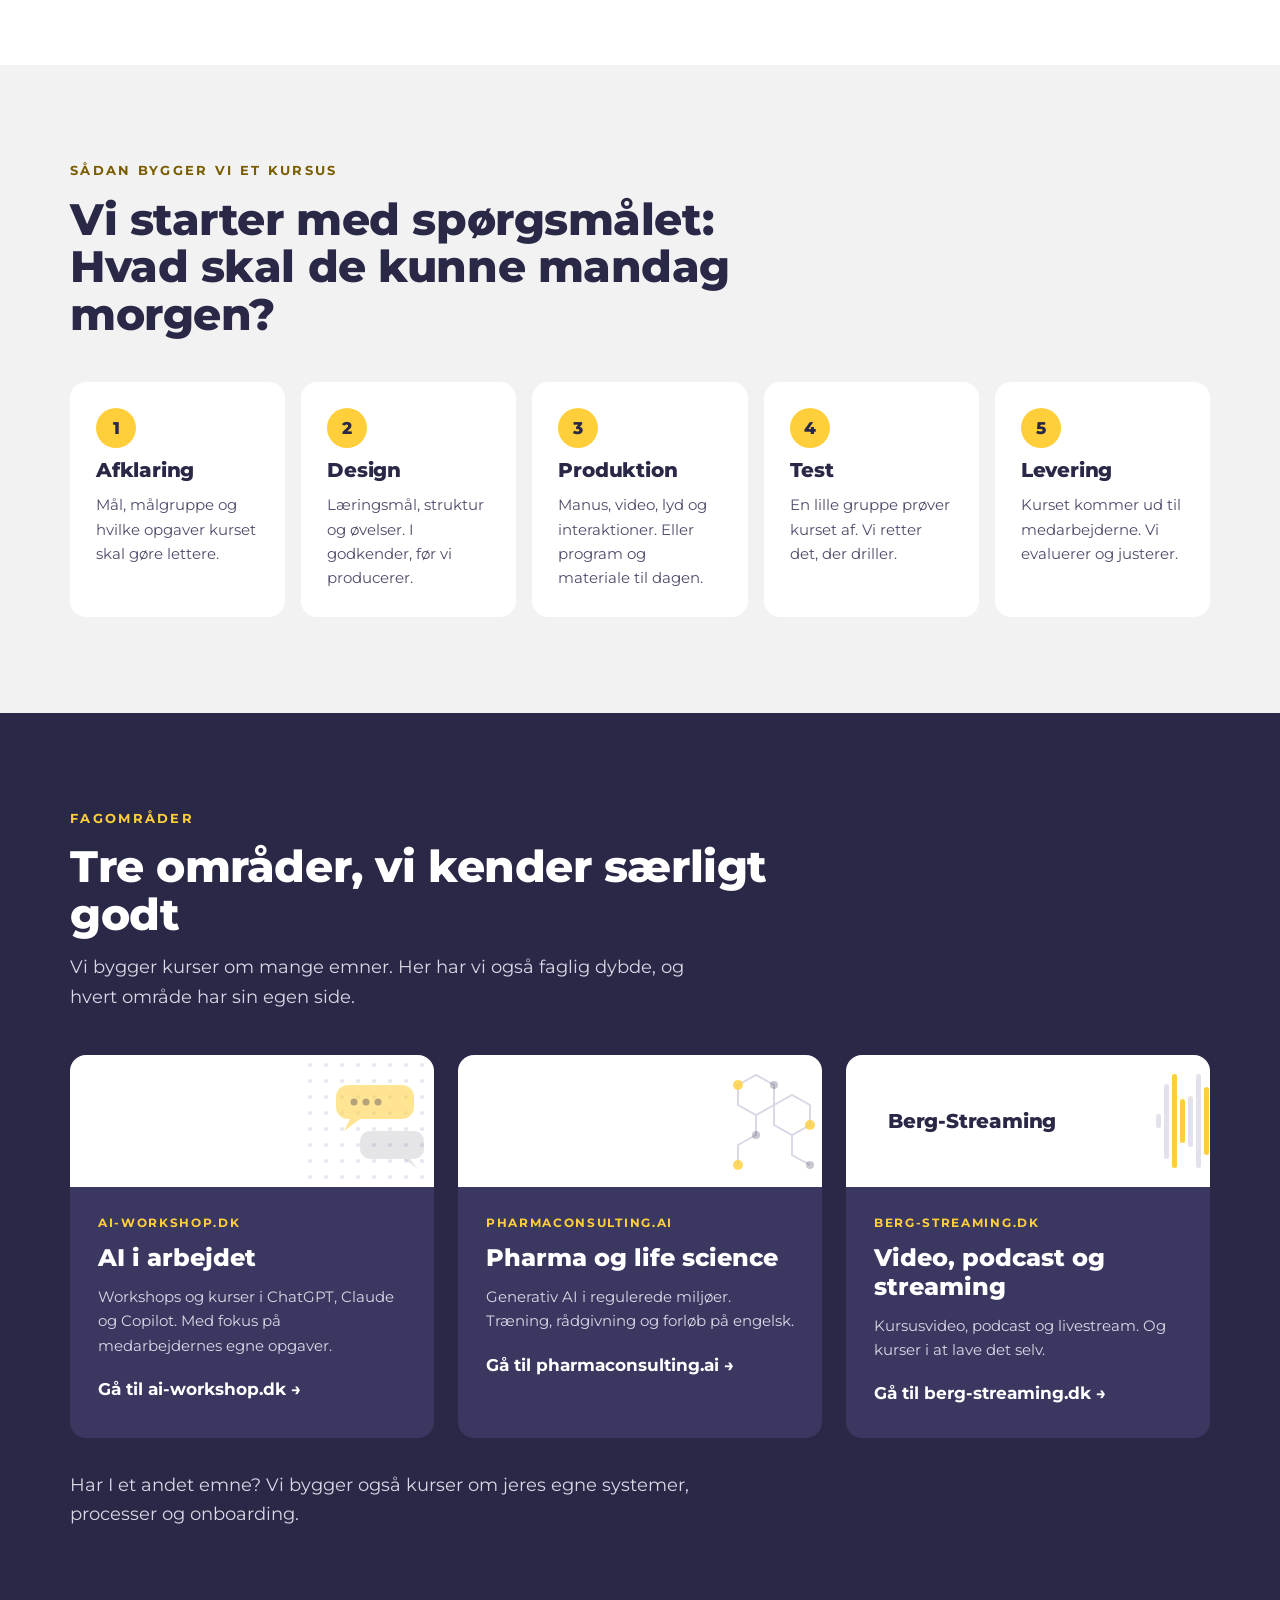
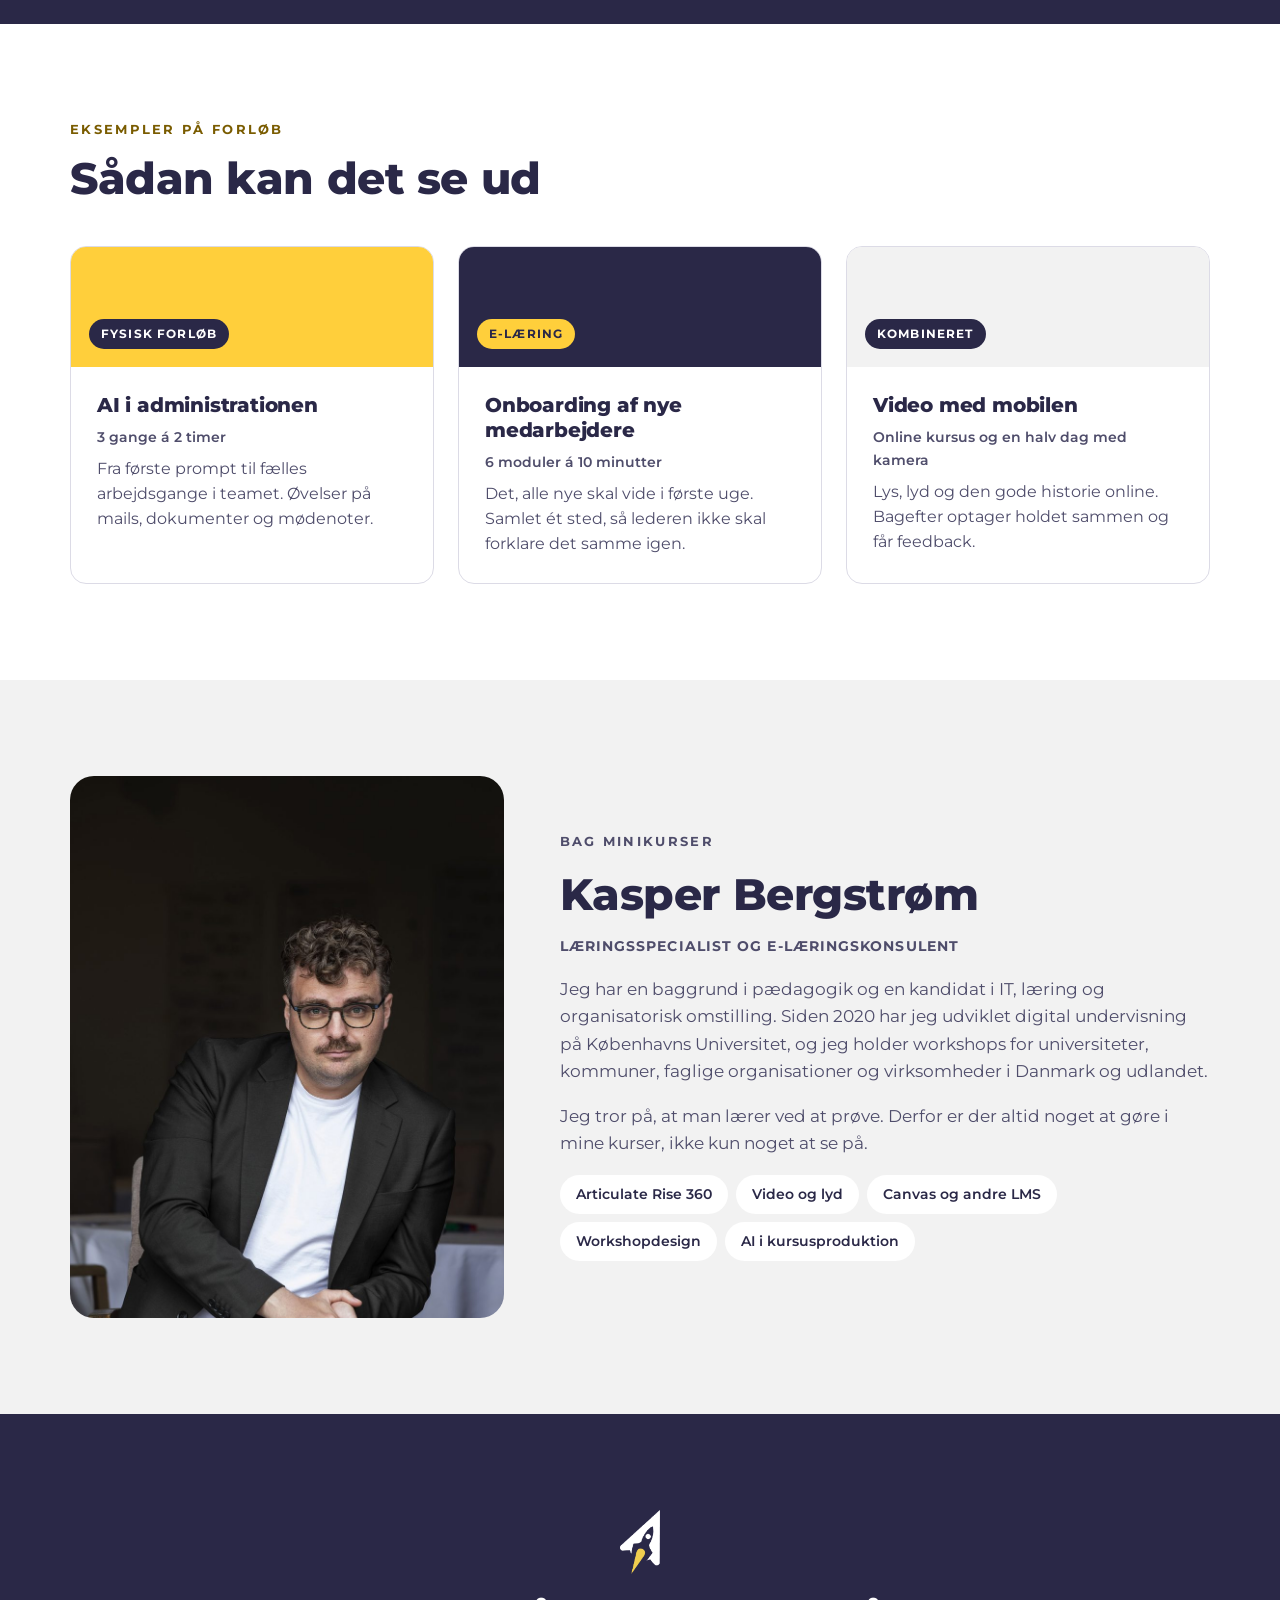
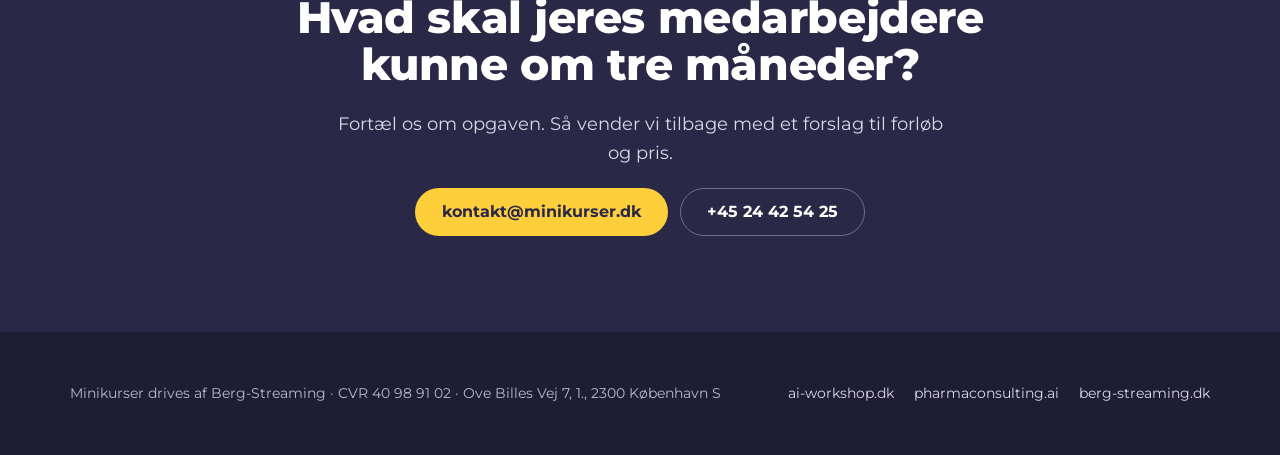
==== commit 367d27d2: "Tilføj diskrete animationer Hero toner ind ved sideindlæsning, sektioner og kort glider ind ved scro" ====
--- a/index.html
+++ b/index.html
@@ -17,6 +17,8 @@
 <link rel="preconnect" href="https://fonts.gstatic.com" crossorigin>
 <link rel="stylesheet" href="https://fonts.googleapis.com/css2?family=Montserrat:wght@400;600;700;800&display=swap">
 <link rel="stylesheet" href="style.css">
+<script>if('IntersectionObserver' in window&&!matchMedia('(prefers-reduced-motion: reduce)').matches)document.documentElement.classList.add('anim')</script>
+<script src="anim.js" defer></script>
 <meta name="msvalidate.01" content="6FF3944E70AC36E640FBBDFD5BC174A5">
 <script type="application/ld+json">{"@context":"https://schema.org","@graph":[{"@type":"WebSite","@id":"https://minikurser.dk/#website","url":"https://minikurser.dk/","name":"Minikurser","inLanguage":"da-DK","publisher":{"@id":"https://minikurser.dk/#organization"}},{"@type":"WebPage","@id":"https://minikurser.dk/#side","url":"https://minikurser.dk/","name":"Minikurser · Kursusforløb og e-læring til virksomheder","isPartOf":{"@id":"https://minikurser.dk/#website"},"inLanguage":"da-DK","dateModified":"2026-11-07"},{"@type":"Organization","@id":"https://minikurser.dk/#organization","name":"Minikurser","url":"https://minikurser.dk/","logo":"https://minikurser.dk/img/minikurser-logo.png","email":"kontakt@minikurser.dk","telephone":"+45 24 42 54 25","address":{"@type":"PostalAddress","streetAddress":"Ove Billes Vej 7, 1.","postalCode":"2300","addressLocality":"København S","addressCountry":"DK"},"areaServed":"DK","parentOrganization":{"@id":"https://berg-streaming.dk/#organization"},"founder":{"@id":"https://ai-workshop.dk/#kasper"},"description":"Designer og udvikler kursusforløb og e-læring til virksomheder. Fysiske forløb i virksomhedens egne lokaler eller online kurser."},{"@type":"Organization","@id":"https://berg-streaming.dk/#organization","name":"Berg-Streaming","url":"https://berg-streaming.dk/","vatID":"DK40989102","address":{"@type":"PostalAddress","streetAddress":"Ove Billes Vej 7, 1.","postalCode":"2300","addressLocality":"København S","addressCountry":"DK"},"founder":{"@id":"https://ai-workshop.dk/#kasper"}},{"@type":"Person","@id":"https://ai-workshop.dk/#kasper","name":"Kasper Bergstrøm","url":"https://ai-workshop.dk/","jobTitle":"Læringsspecialist og e-læringskonsulent","sameAs":["https://www.linkedin.com/in/kasper-bergstrom"],"knowsAbout":["E-læring","Kursusdesign","Articulate Rise 360","Generativ AI","Organisatorisk læring"]},{"@type":"Service","@id":"https://minikurser.dk/#fysiske-forloeb","name":"Fysiske kursusforløb","description":"Workshops og kursusdage i virksomhedens egne lokaler. Kort oplæg, demonstration og øvelser på medarbejdernes rigtige opgaver.","provider":{"@id":"https://minikurser.dk/#organization"},"areaServed":"DK","url":"https://minikurser.dk/#forloeb","offers":{"@type":"Offer","priceSpecification":{"@type":"PriceSpecification","minPrice":20000,"priceCurrency":"DKK","valueAddedTaxIncluded":false}}},{"@type":"Service","@id":"https://minikurser.dk/#e-laering","name":"E-læring","description":"Online kurser bygget fra bunden til målgruppen. Korte moduler med video, quiz og kursusbevis, klar til LMS som SCORM eller xAPI.","provider":{"@id":"https://minikurser.dk/#organization"},"areaServed":"DK","url":"https://minikurser.dk/e-laering.html","offers":{"@type":"Offer","priceSpecification":{"@type":"PriceSpecification","minPrice":20000,"priceCurrency":"DKK","valueAddedTaxIncluded":false}}}]}</script>
 </head>
@@ -126,7 +128,7 @@
           <span class="domaene">ai-workshop.dk</span>
           <span class="titel">AI i arbejdet</span>
           <span class="tekst">Workshops og kurser i ChatGPT, Claude og Copilot. Med fokus på medarbejdernes egne opgaver.</span>
-          <span class="videre">Gå til ai-workshop.dk →</span>
+          <span class="videre">Gå til ai-workshop.dk <span class="pil" aria-hidden="true">→</span></span>
           </span>
         </a>
         <a class="fag" href="https://pharmaconsulting.ai">
@@ -135,7 +137,7 @@
           <span class="domaene">pharmaconsulting.ai</span>
           <span class="titel">Pharma og life science</span>
           <span class="tekst">Generativ AI i regulerede miljøer. Træning, rådgivning og forløb på engelsk.</span>
-          <span class="videre">Gå til pharmaconsulting.ai →</span>
+          <span class="videre">Gå til pharmaconsulting.ai <span class="pil" aria-hidden="true">→</span></span>
           </span>
         </a>
         <a class="fag" href="https://berg-streaming.dk">
@@ -144,7 +146,7 @@
           <span class="domaene">berg-streaming.dk</span>
           <span class="titel">Video, podcast og streaming</span>
           <span class="tekst">Kursusvideo, podcast og livestream. Og kurser i at lave det selv.</span>
-          <span class="videre">Gå til berg-streaming.dk →</span>
+          <span class="videre">Gå til berg-streaming.dk <span class="pil" aria-hidden="true">→</span></span>
           </span>
         </a>
       </div>
--- a/style.css
+++ b/style.css
@@ -154,3 +154,61 @@
   .menu{gap:0 16px}
   .menu .ud-mobil{display:none}
 }
+
+/* Animationer. Scroll-effekterne kræver anim.js (klassen .anim på html).
+   Ved "reducer bevægelse" er der ingen animationer. */
+.top{transition:box-shadow .25s ease}
+.top.rullet{box-shadow:0 6px 24px rgba(42,40,71,.08)}
+.pil{display:inline-block}
+
+@media (prefers-reduced-motion: no-preference){
+  /* Hero: tekst og billede kommer ind, når siden åbner */
+  .hero-tekst > *{animation:op .8s cubic-bezier(.2,.7,.2,1) both}
+  .hero-tekst > :nth-child(2){animation-delay:.08s}
+  .hero-tekst > :nth-child(3){animation-delay:.16s}
+  .hero-tekst > :nth-child(4){animation-delay:.24s}
+  .hero-billede{animation:afdaek 1s .15s cubic-bezier(.65,0,.25,1) both}
+  .hero-billede img{animation:zoomud 1.8s .15s cubic-bezier(.2,.7,.2,1) both}
+  .hero-billede .pris-maerke{animation:pop .55s 1s cubic-bezier(.3,1.4,.5,1) both}
+
+  /* Scroll: elementer glider ind et ad gangen */
+  .anim .vis{opacity:0; translate:0 26px; transition:opacity .7s ease var(--d,0s), translate .8s cubic-bezier(.2,.7,.2,1) var(--d,0s), transform .15s ease, background .15s ease}
+  .anim .vis.synlig{opacity:1; translate:none}
+
+  /* Proces: tallene popper, når trinnet kommer frem */
+  .anim .trin li.vis::before{scale:.3; transition:scale .5s cubic-bezier(.3,1.6,.5,1) calc(var(--d,0s) + .25s)}
+  .anim .trin li.synlig::before{scale:1}
+
+  /* Kontakt: raketten letter og svæver */
+  .anim .kontakt .symbol.vis{translate:0 48px}
+  .anim .kontakt .symbol.synlig{translate:none; animation:svaev 3.4s ease-in-out 1.2s infinite}
+
+  /* Fagområder: lidt liv i illustrationerne ved hover */
+  .fag .pil{transition:transform .2s ease}
+  .fag:hover .pil, .fag:focus-visible .pil{transform:translateX(5px)}
+  .fag .plade svg *{transform-box:fill-box; transform-origin:center}
+  .fag[href*="ai-workshop"]:hover .plade svg > circle,
+  .fag[href*="ai-workshop"]:focus-visible .plade svg > circle{animation:skriv 1.1s ease-in-out infinite}
+  .fag[href*="ai-workshop"] .plade svg > circle:nth-of-type(2){animation-delay:.15s}
+  .fag[href*="ai-workshop"] .plade svg > circle:nth-of-type(3){animation-delay:.3s}
+  .fag[href*="pharma"]:hover .plade svg g:nth-of-type(2) circle,
+  .fag[href*="pharma"]:focus-visible .plade svg g:nth-of-type(2) circle{animation:puls 1.4s ease-in-out infinite}
+  .fag[href*="pharma"] .plade svg g:nth-of-type(2) circle:nth-child(2){animation-delay:.25s}
+  .fag[href*="pharma"] .plade svg g:nth-of-type(2) circle:nth-child(3){animation-delay:.5s}
+  .fag[href*="berg-streaming"]:hover .plade svg rect,
+  .fag[href*="berg-streaming"]:focus-visible .plade svg rect{animation:lyd .5s ease-in-out infinite alternate}
+  .fag[href*="berg-streaming"] .plade svg rect:nth-child(2n){animation-duration:.42s; animation-delay:-.2s}
+  .fag[href*="berg-streaming"] .plade svg rect:nth-child(3n){animation-duration:.6s; animation-delay:-.35s}
+
+  /* FAQ: svaret toner frem */
+  .faq details[open] p{animation:op .35s ease both}
+}
+
+@keyframes op{from{opacity:0; translate:0 18px}to{opacity:1; translate:none}}
+@keyframes afdaek{from{clip-path:inset(100% 0 0 0 round 24px)}to{clip-path:inset(0 0 0 0 round 24px)}}
+@keyframes zoomud{from{transform:scale(1.12)}to{transform:none}}
+@keyframes pop{from{opacity:0; transform:scale(.6) translateY(12px)}to{opacity:1; transform:none}}
+@keyframes svaev{0%,100%{transform:translateY(0)}50%{transform:translateY(-7px)}}
+@keyframes skriv{0%,60%,100%{transform:translateY(0)}30%{transform:translateY(-5px)}}
+@keyframes puls{0%,100%{transform:scale(1)}50%{transform:scale(1.5)}}
+@keyframes lyd{to{transform:scaleY(.4)}}
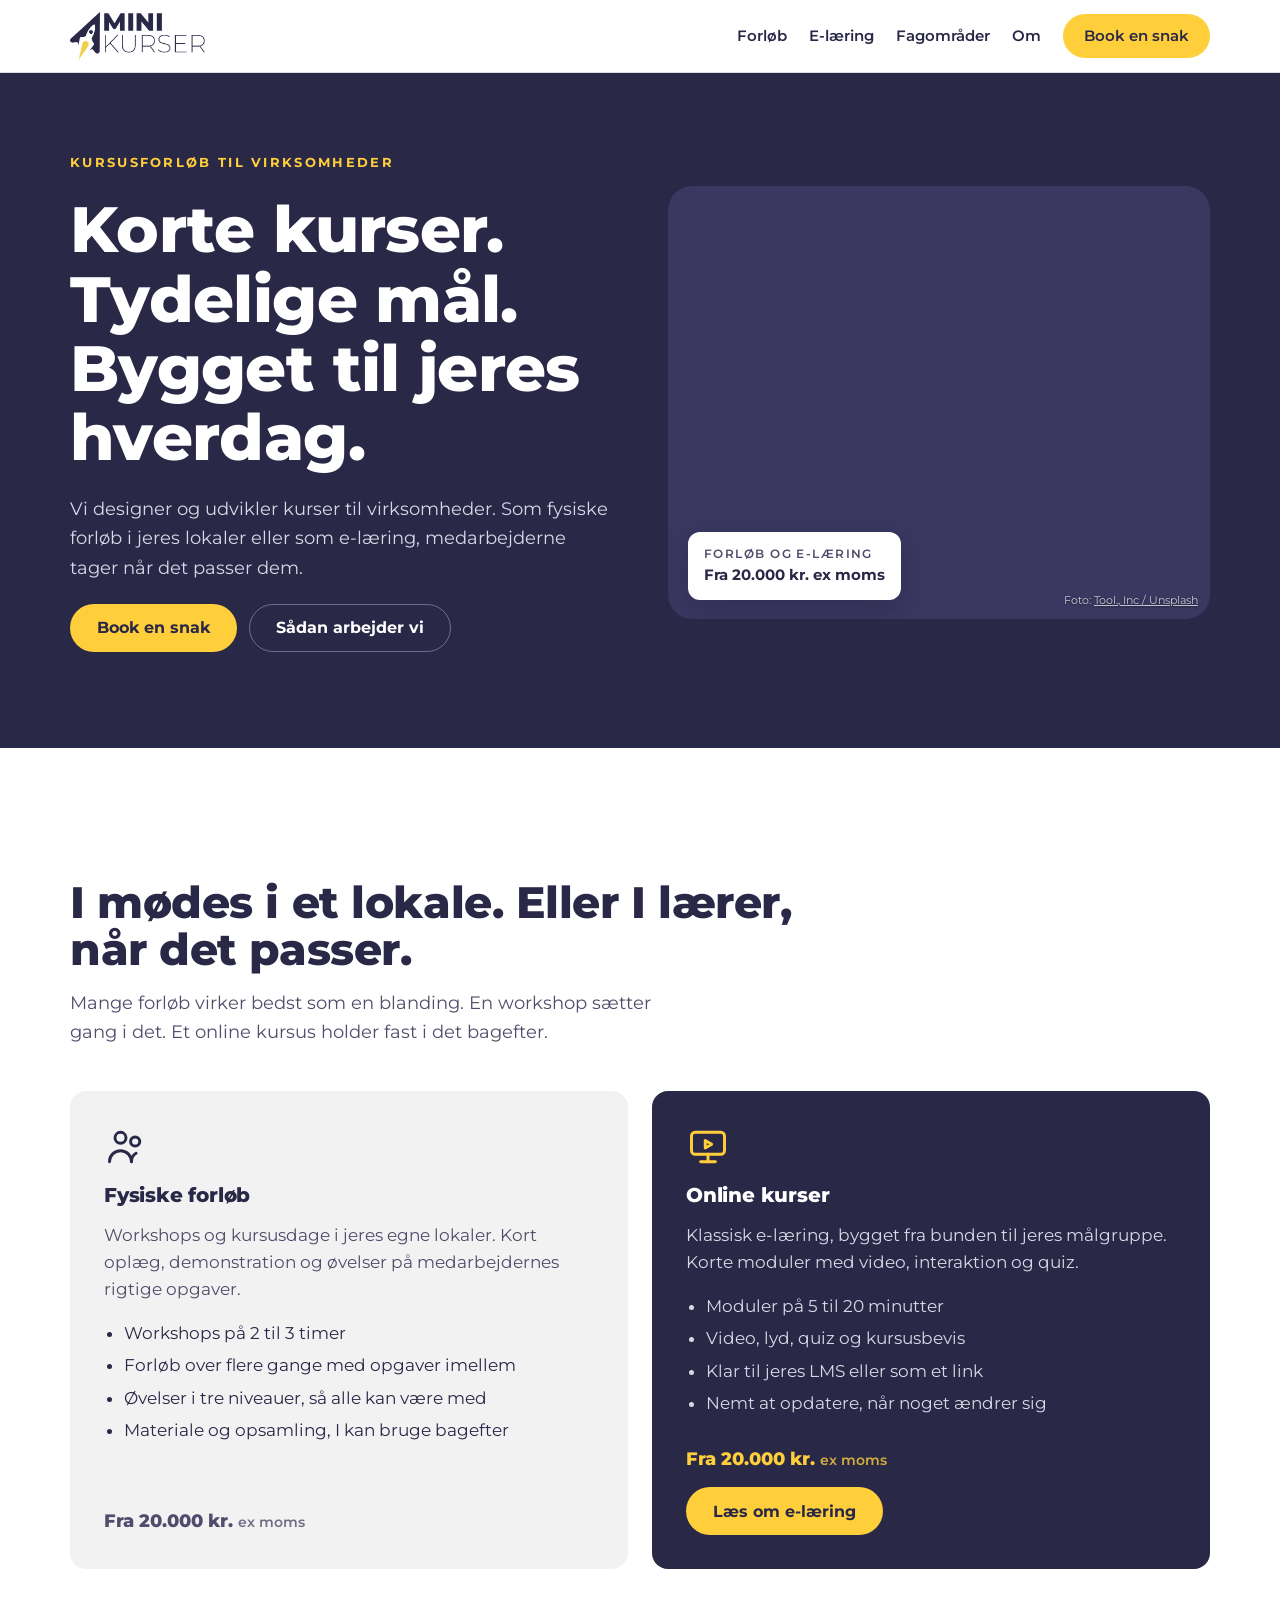
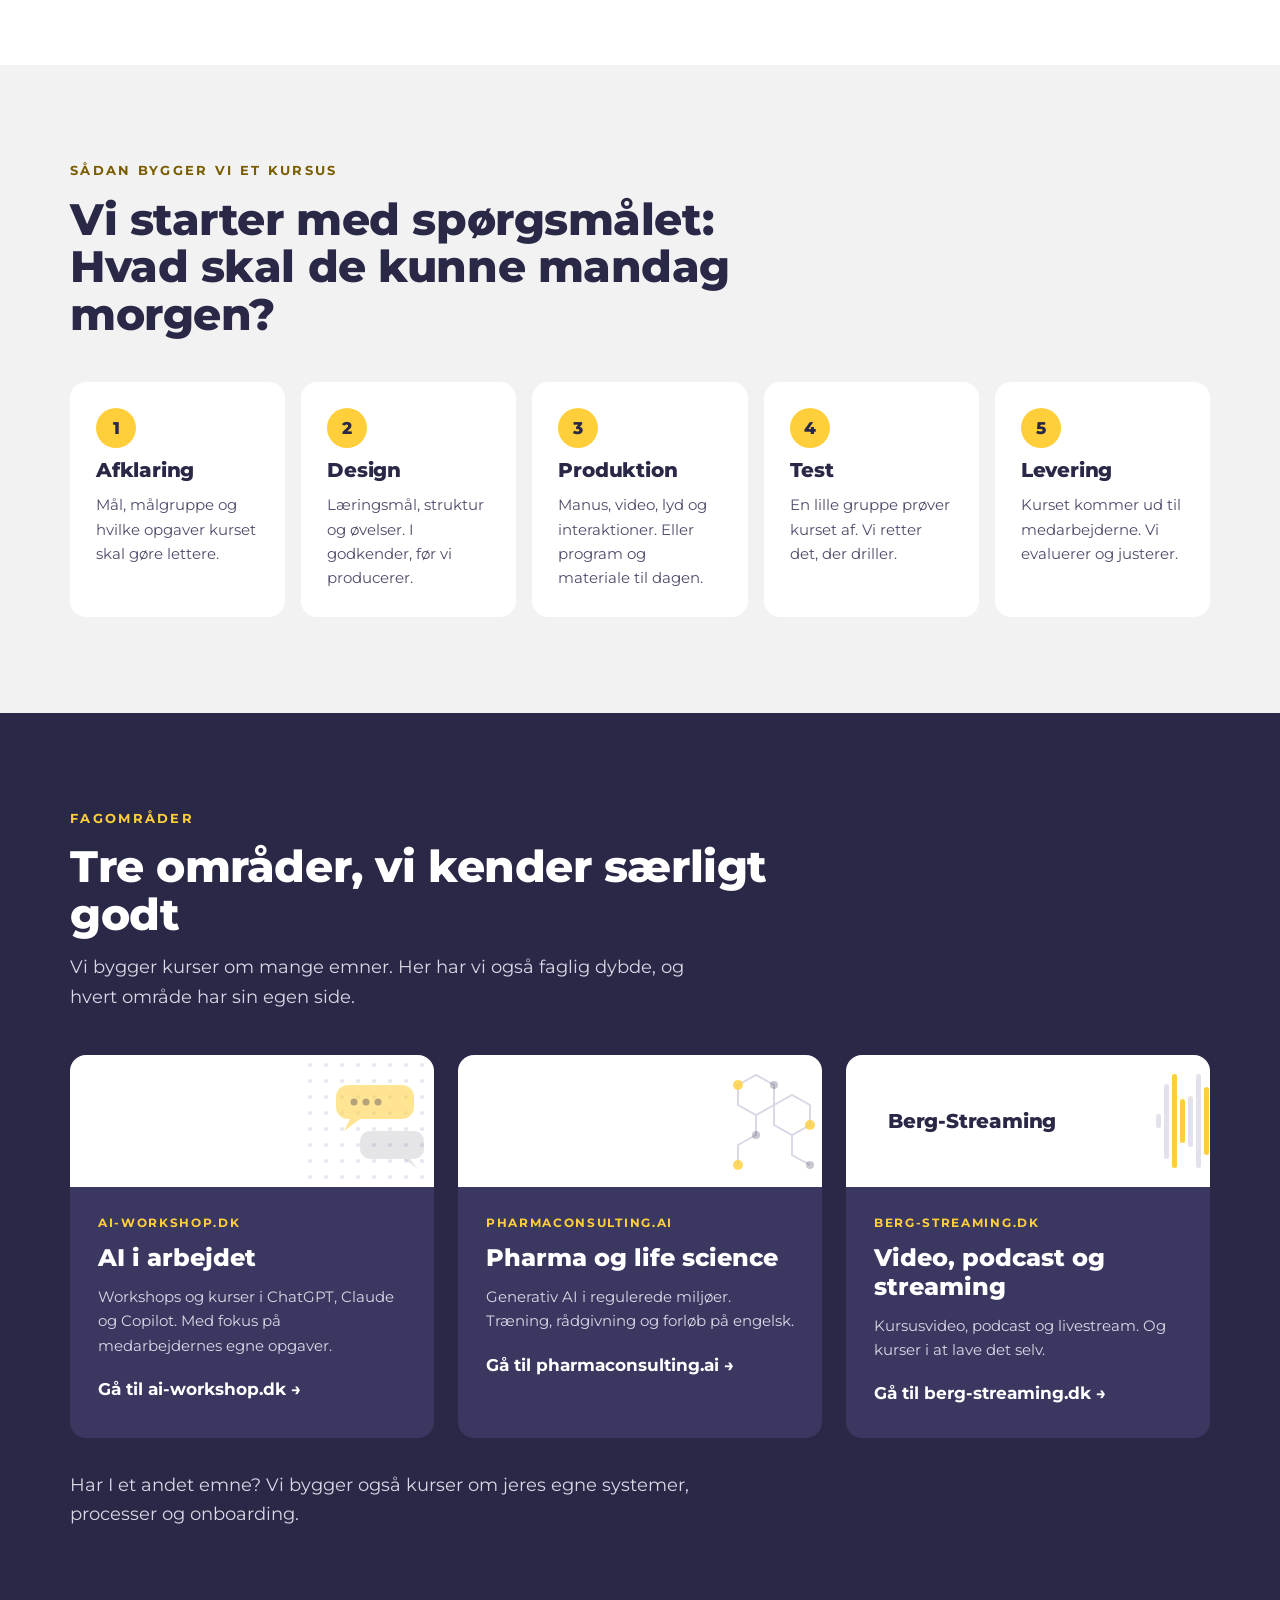
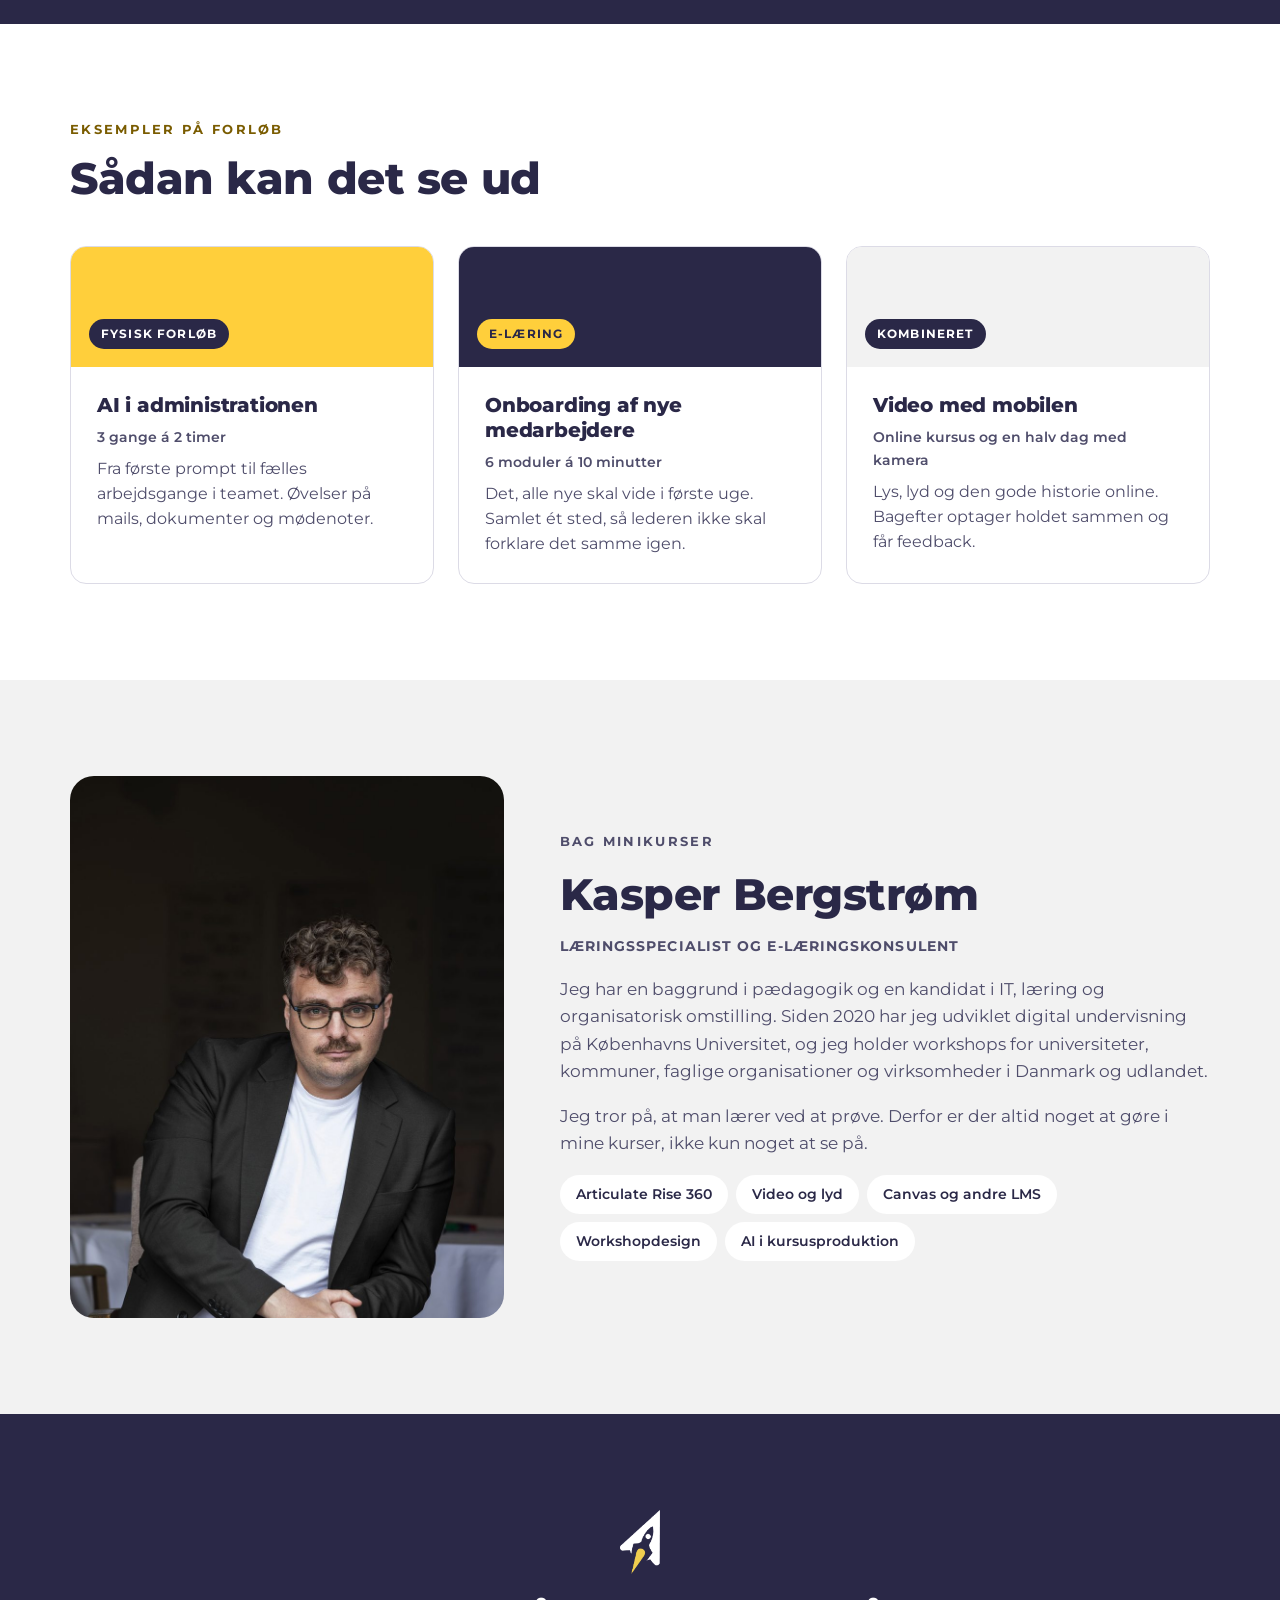
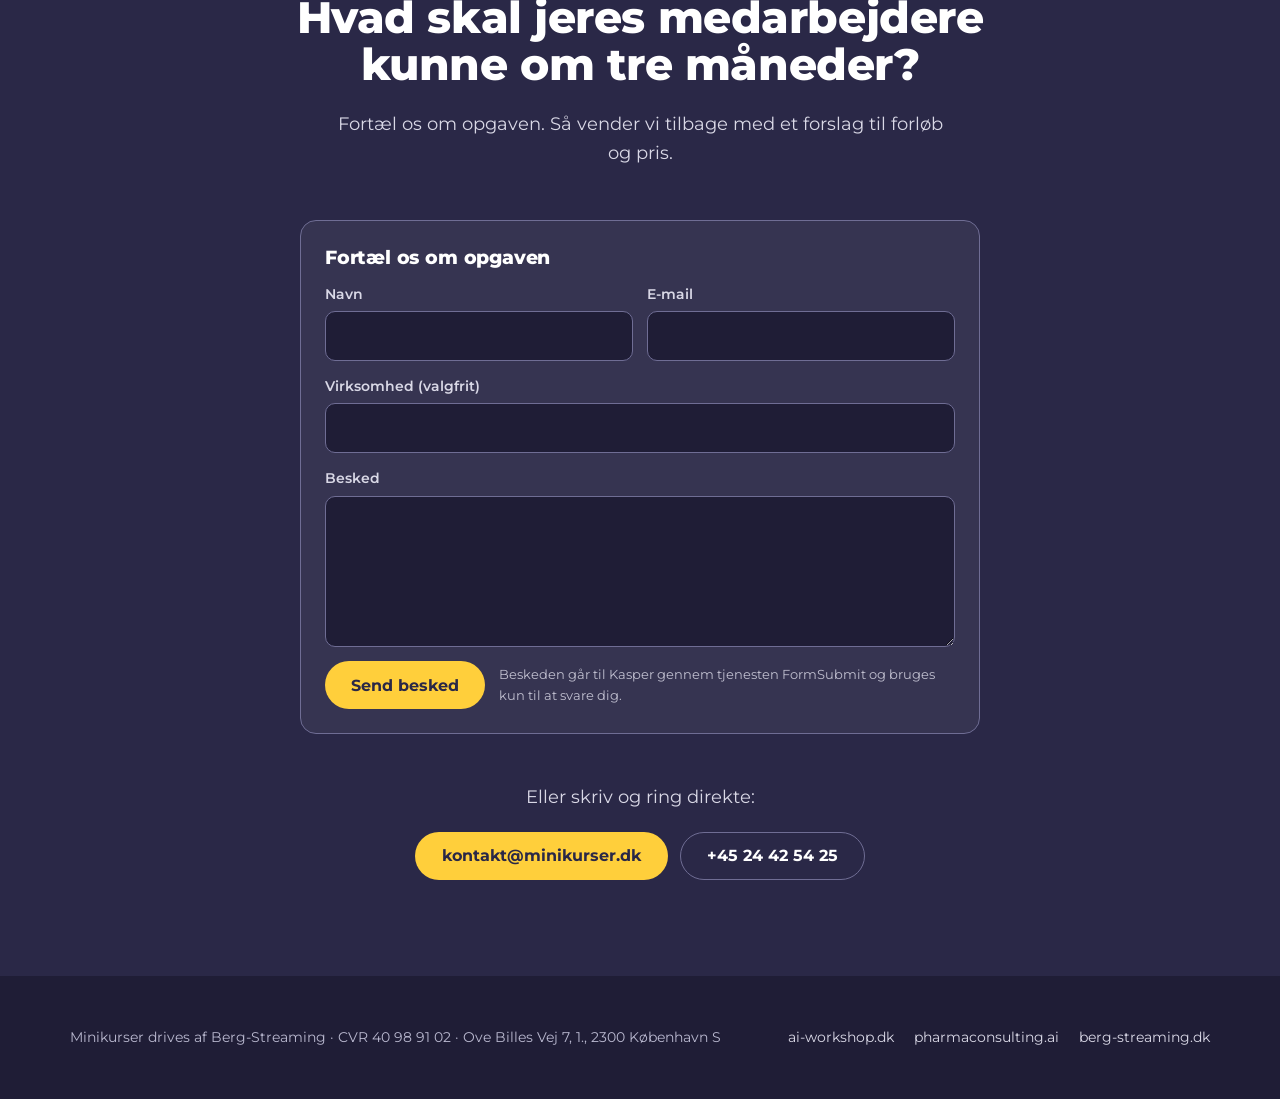
==== commit afc34b27: "Kontaktformular via FormSubmit til kasper@ai-workshop.dk Co-Authored-By: Claude Opus 5.5 <noreply@an" ====
--- a/index.html
+++ b/index.html
@@ -216,6 +216,22 @@
       <img class="symbol" src="img/minikurser-symbol-hvid.png" alt="" width="40" height="64" onerror="this.hidden=true">
       <h2>Hvad skal jeres medarbejdere kunne om tre måneder?</h2>
       <p class="lead">Fortæl os om opgaven. Så vender vi tilbage med et forslag til forløb og pris.</p>
+      <form class="kf" id="kontaktformular" action="https://formsubmit.co/kasper@ai-workshop.dk" method="POST">
+        <input type="hidden" name="_subject" value="Ny besked fra minikurser.dk">
+        <input type="hidden" name="_next" value="https://minikurser.dk/?tak=1#kontaktformular">
+        <input type="hidden" name="_template" value="table">
+        <input type="text" name="_honey" class="kf-honning" tabindex="-1" autocomplete="off" aria-hidden="true">
+        <h3>Fortæl os om opgaven</h3>
+        <div class="kf-to">
+          <label for="kf-navn">Navn<input id="kf-navn" name="navn" required autocomplete="name"></label>
+          <label for="kf-mail">E-mail<input id="kf-mail" name="email" type="email" required autocomplete="email"></label>
+        </div>
+        <label for="kf-org">Virksomhed (valgfrit)<input id="kf-org" name="organisation" autocomplete="organization"></label>
+        <label for="kf-besked">Besked<textarea id="kf-besked" name="besked" rows="5" required></textarea></label>
+        <div class="kf-raekke"><button class="knap knap-gul" type="submit">Send besked</button><p class="kf-note">Beskeden går til Kasper gennem tjenesten FormSubmit og bruges kun til at svare dig.</p></div>
+        <p class="kf-tak" id="kf-tak" role="status" hidden>Tak for din besked. Kasper vender tilbage hurtigst muligt.</p>
+      </form>
+      <p class="lead" style="margin-top:28px">Eller skriv og ring direkte:</p>
       <div class="knapper" style="justify-content:center">
         <a class="knap knap-gul" href="mailto:kontakt@minikurser.dk">kontakt@minikurser.dk</a>
         <a class="knap knap-ramme" href="tel:+4524425425">+45 24 42 54 25</a>
@@ -236,5 +252,8 @@
   </div>
 </footer>
 
+<script>
+if (/[?&]tak=1/.test(location.search)) { var t = document.getElementById('kf-tak'); if (t) t.hidden = false; }
+</script>
 </body>
 </html>
--- a/style.css
+++ b/style.css
@@ -212,3 +212,22 @@
 @keyframes skriv{0%,60%,100%{transform:translateY(0)}30%{transform:translateY(-5px)}}
 @keyframes puls{0%,100%{transform:scale(1)}50%{transform:scale(1.5)}}
 @keyframes lyd{to{transform:scaleY(.4)}}
+
+/* Kontaktformular (FormSubmit til kasper@ai-workshop.dk) */
+.kf{position:relative;display:grid;gap:14px;margin-top:32px;padding:24px;border-radius:var(--kf-radius);background:var(--kf-bg);border:1px solid var(--kf-line);color:var(--kf-ink);text-align:left;box-sizing:border-box}
+.kf *{box-sizing:border-box}
+.kf h3{margin:0;font-size:1.2rem;line-height:1.25;color:var(--kf-ink)}
+.kf .kf-to{display:grid;grid-template-columns:repeat(2,minmax(0,1fr));gap:14px}
+@media (max-width:560px){.kf .kf-to{grid-template-columns:1fr}}
+.kf label{display:flex;flex-direction:column;gap:6px;font-size:.88rem;font-weight:600;color:var(--kf-label);min-width:0}
+.kf input,.kf textarea{font:inherit;font-size:16px;font-weight:400;color:var(--kf-field-ink);background:var(--kf-field-bg);border:1px solid var(--kf-line);border-radius:10px;padding:11px 13px;width:100%;margin:0}
+.kf textarea{min-height:130px;resize:vertical}
+.kf input:focus-visible,.kf textarea:focus-visible{outline:2px solid var(--kf-accent);outline-offset:1px}
+.kf .kf-raekke{display:flex;align-items:center;gap:14px;flex-wrap:wrap}
+.kf .kf-raekke button{font-family:inherit;cursor:pointer;border:0;margin:0}
+.kf .kf-note{flex:1;min-width:200px;margin:0;font-size:.82rem;color:var(--kf-label);opacity:.85}
+.kf .kf-note a{color:inherit}
+.kf .kf-honning{position:absolute;left:-9999px;width:1px;height:1px;opacity:0}
+.kf .kf-tak{margin:0;padding:12px 14px;border-radius:10px;background:var(--kf-tak-bg);color:var(--kf-tak-ink);font-weight:600}
+.kf{--kf-radius:var(--radius);--kf-bg:rgba(255,255,255,.06);--kf-line:#6f6d94;--kf-ink:#fff;--kf-label:var(--tekst-lys);--kf-field-bg:var(--navy-deep);--kf-field-ink:#fff;--kf-accent:var(--gul);--kf-tak-bg:var(--gul);--kf-tak-ink:var(--navy)}
+.kontakt .kf{max-width:680px;margin:32px auto 0}
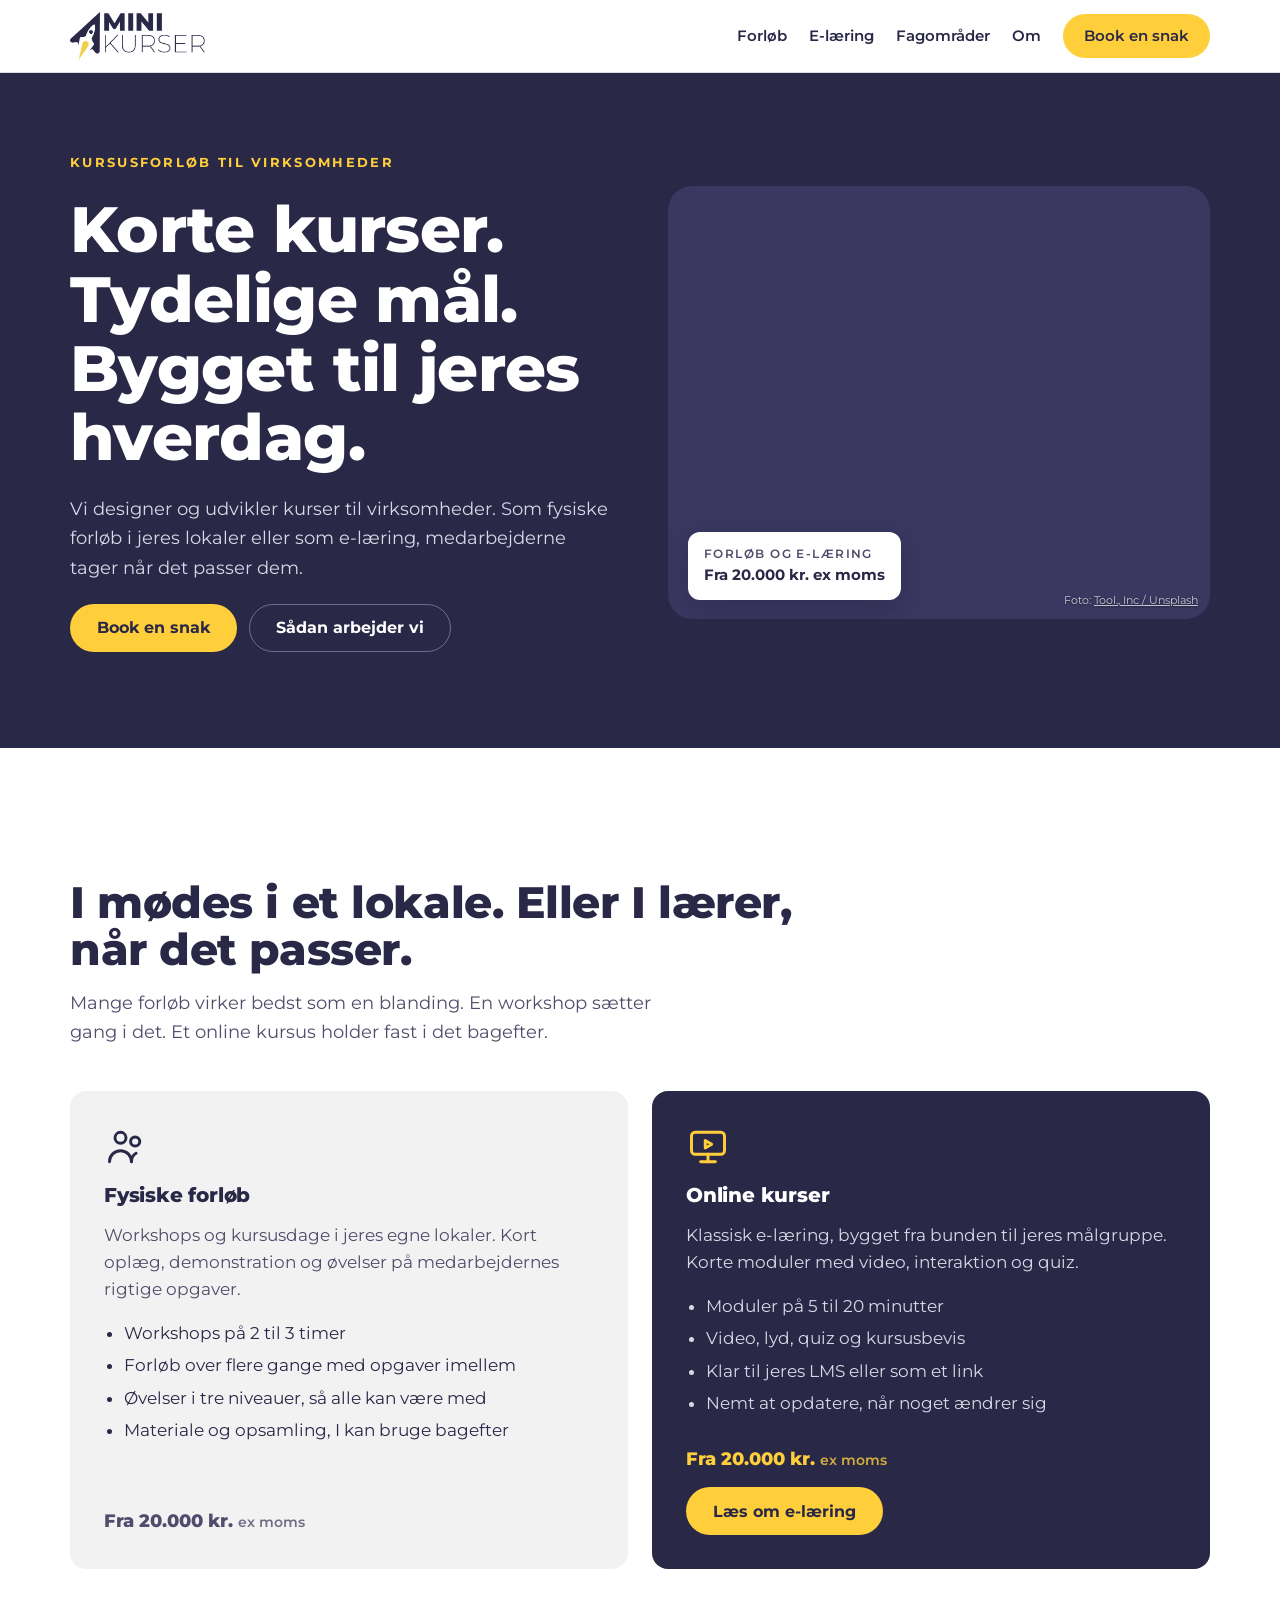
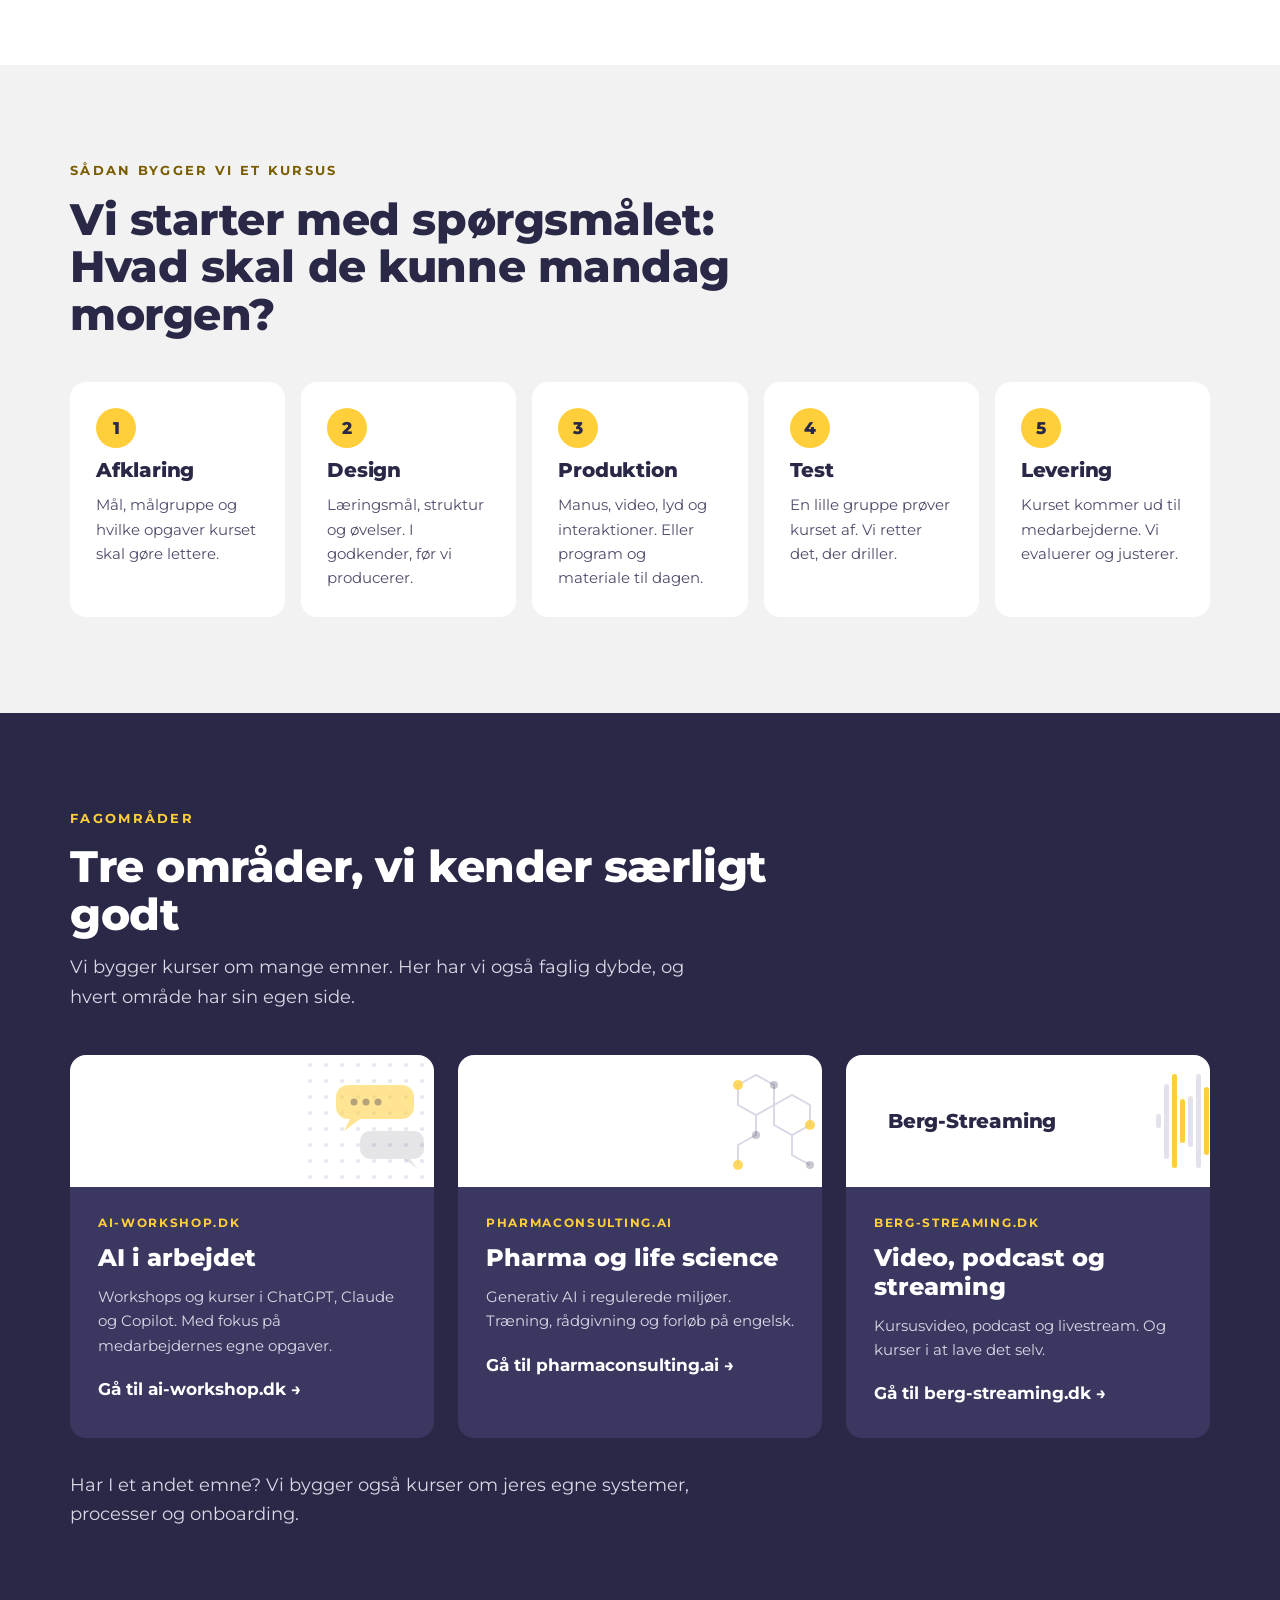
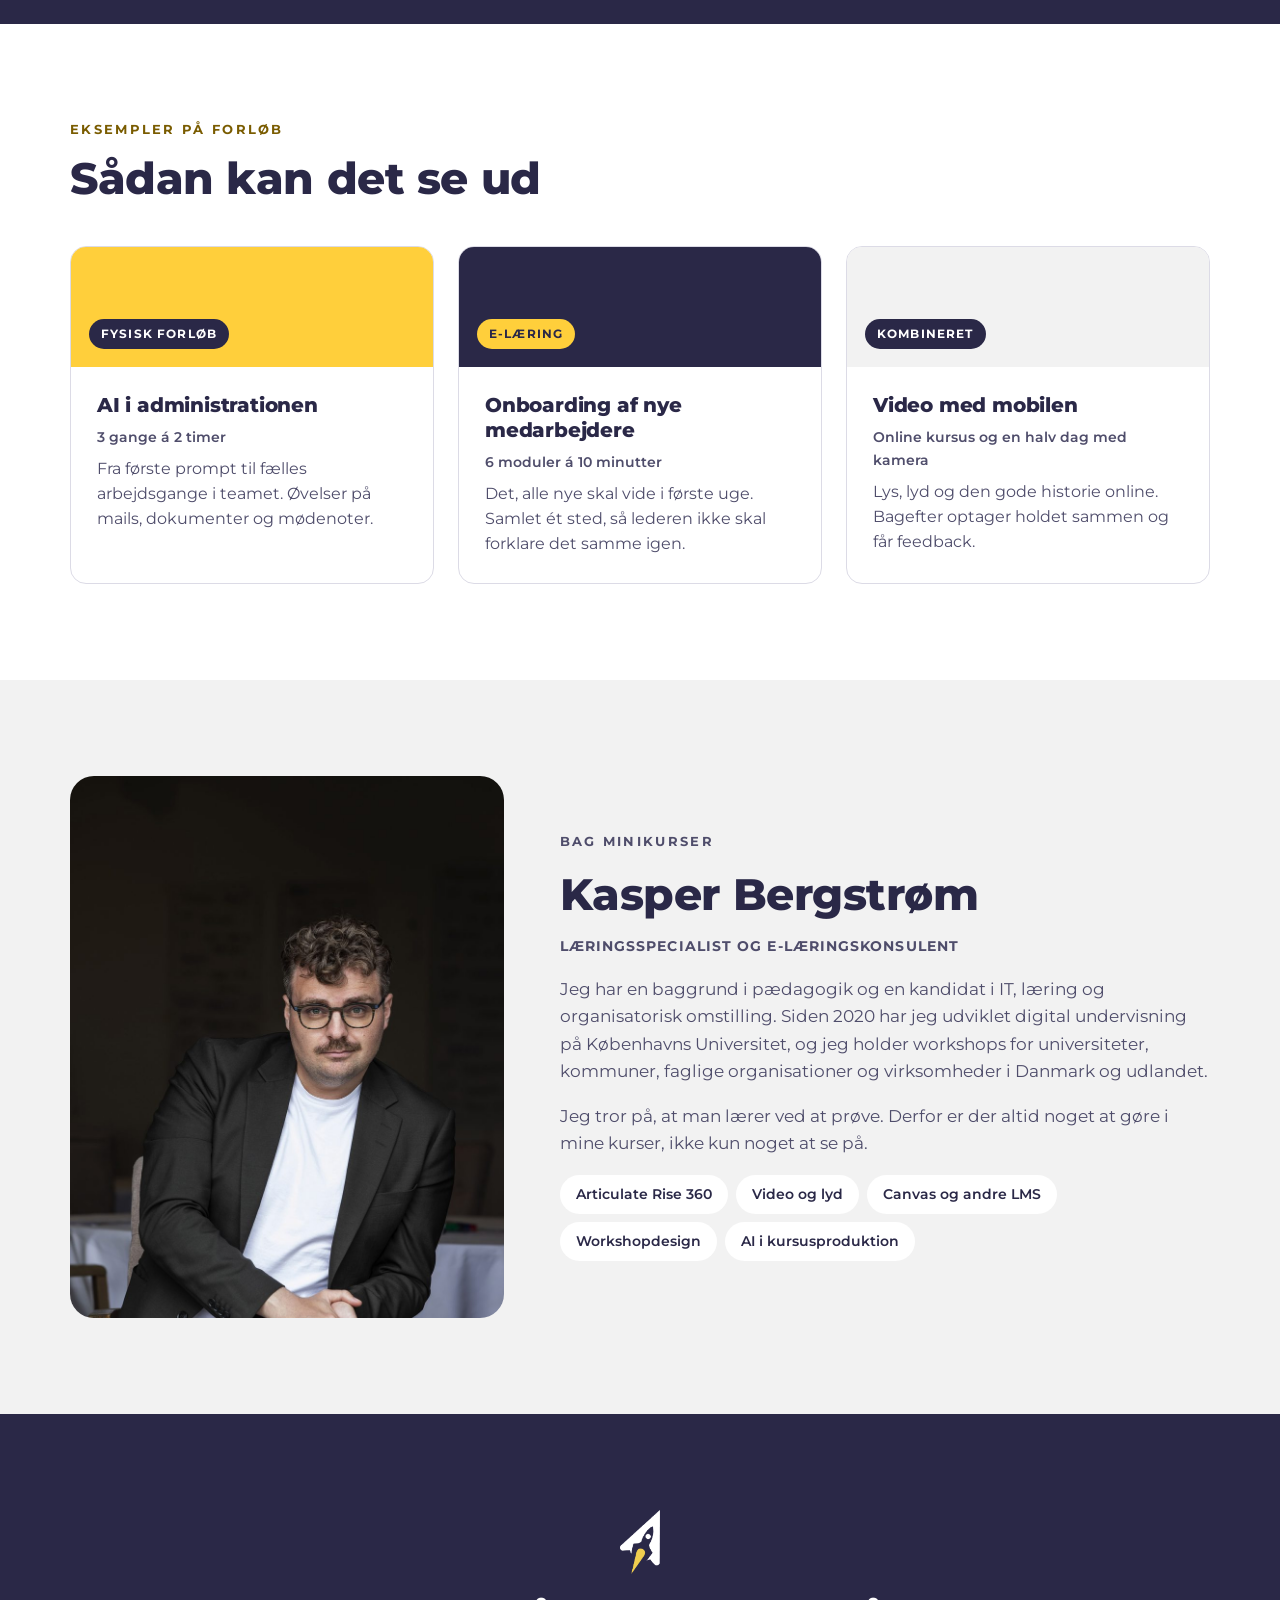
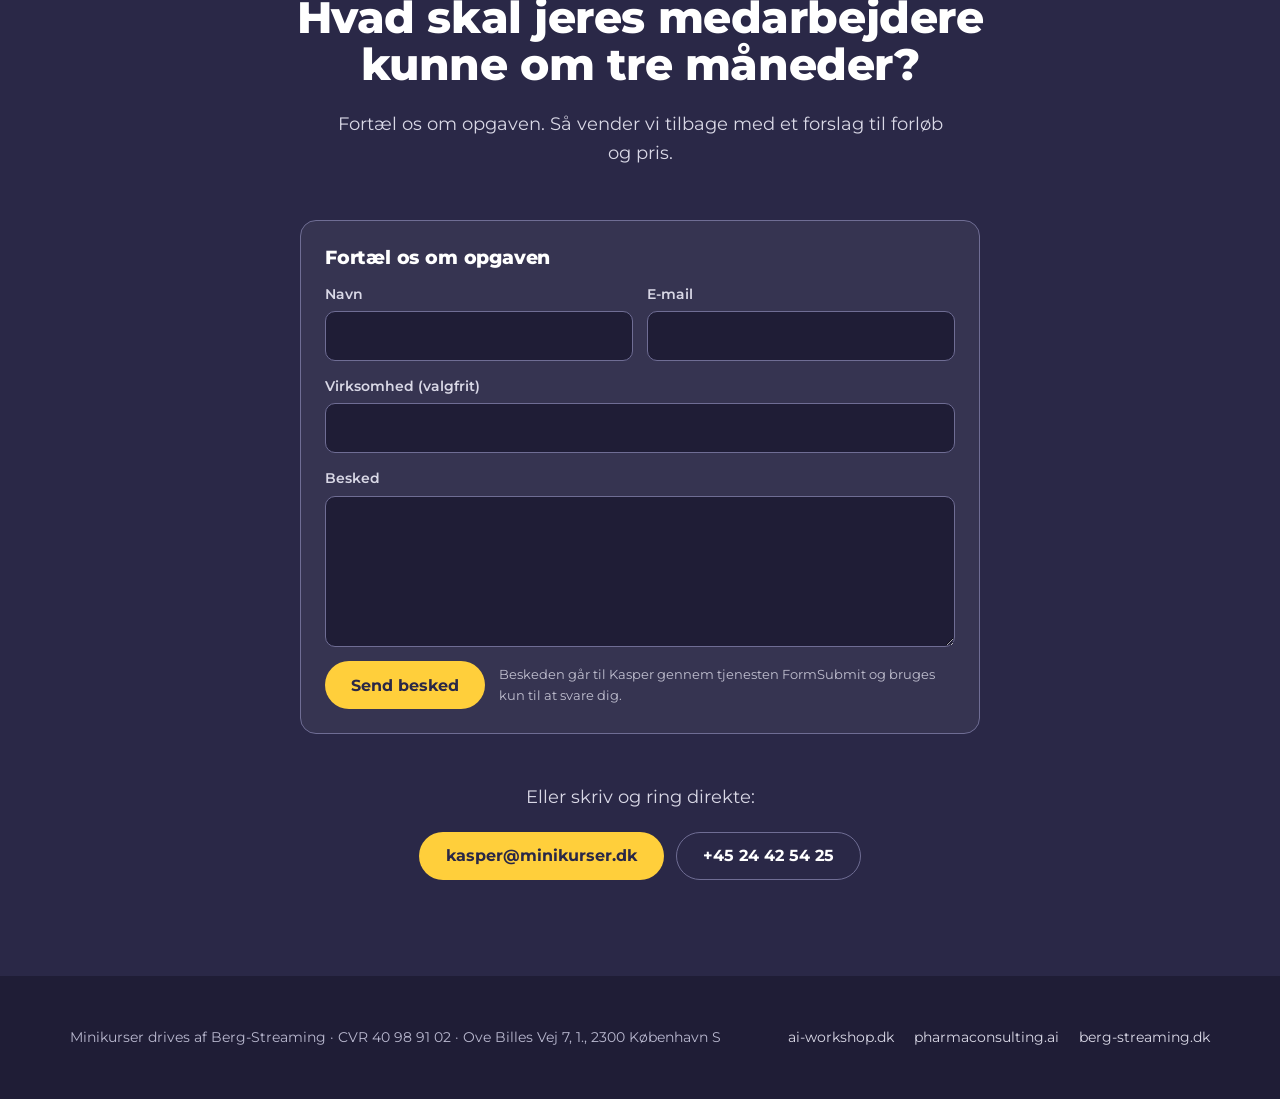
==== commit 42b7532f: "Skift kontaktmail til kasper@minikurser.dk Co-Authored-By: Claude Opus 5.5 <noreply@anthropic.com> C" ====
--- a/index.html
+++ b/index.html
@@ -20,7 +20,7 @@
 <script>if('IntersectionObserver' in window&&!matchMedia('(prefers-reduced-motion: reduce)').matches)document.documentElement.classList.add('anim')</script>
 <script src="anim.js" defer></script>
 <meta name="msvalidate.01" content="6FF3944E70AC36E640FBBDFD5BC174A5">
-<script type="application/ld+json">{"@context":"https://schema.org","@graph":[{"@type":"WebSite","@id":"https://minikurser.dk/#website","url":"https://minikurser.dk/","name":"Minikurser","inLanguage":"da-DK","publisher":{"@id":"https://minikurser.dk/#organization"}},{"@type":"WebPage","@id":"https://minikurser.dk/#side","url":"https://minikurser.dk/","name":"Minikurser · Kursusforløb og e-læring til virksomheder","isPartOf":{"@id":"https://minikurser.dk/#website"},"inLanguage":"da-DK","dateModified":"2026-11-07"},{"@type":"Organization","@id":"https://minikurser.dk/#organization","name":"Minikurser","url":"https://minikurser.dk/","logo":"https://minikurser.dk/img/minikurser-logo.png","email":"kontakt@minikurser.dk","telephone":"+45 24 42 54 25","address":{"@type":"PostalAddress","streetAddress":"Ove Billes Vej 7, 1.","postalCode":"2300","addressLocality":"København S","addressCountry":"DK"},"areaServed":"DK","parentOrganization":{"@id":"https://berg-streaming.dk/#organization"},"founder":{"@id":"https://ai-workshop.dk/#kasper"},"description":"Designer og udvikler kursusforløb og e-læring til virksomheder. Fysiske forløb i virksomhedens egne lokaler eller online kurser."},{"@type":"Organization","@id":"https://berg-streaming.dk/#organization","name":"Berg-Streaming","url":"https://berg-streaming.dk/","vatID":"DK40989102","address":{"@type":"PostalAddress","streetAddress":"Ove Billes Vej 7, 1.","postalCode":"2300","addressLocality":"København S","addressCountry":"DK"},"founder":{"@id":"https://ai-workshop.dk/#kasper"}},{"@type":"Person","@id":"https://ai-workshop.dk/#kasper","name":"Kasper Bergstrøm","url":"https://ai-workshop.dk/","jobTitle":"Læringsspecialist og e-læringskonsulent","sameAs":["https://www.linkedin.com/in/kasper-bergstrom"],"knowsAbout":["E-læring","Kursusdesign","Articulate Rise 360","Generativ AI","Organisatorisk læring"]},{"@type":"Service","@id":"https://minikurser.dk/#fysiske-forloeb","name":"Fysiske kursusforløb","description":"Workshops og kursusdage i virksomhedens egne lokaler. Kort oplæg, demonstration og øvelser på medarbejdernes rigtige opgaver.","provider":{"@id":"https://minikurser.dk/#organization"},"areaServed":"DK","url":"https://minikurser.dk/#forloeb","offers":{"@type":"Offer","priceSpecification":{"@type":"PriceSpecification","minPrice":20000,"priceCurrency":"DKK","valueAddedTaxIncluded":false}}},{"@type":"Service","@id":"https://minikurser.dk/#e-laering","name":"E-læring","description":"Online kurser bygget fra bunden til målgruppen. Korte moduler med video, quiz og kursusbevis, klar til LMS som SCORM eller xAPI.","provider":{"@id":"https://minikurser.dk/#organization"},"areaServed":"DK","url":"https://minikurser.dk/e-laering.html","offers":{"@type":"Offer","priceSpecification":{"@type":"PriceSpecification","minPrice":20000,"priceCurrency":"DKK","valueAddedTaxIncluded":false}}}]}</script>
+<script type="application/ld+json">{"@context":"https://schema.org","@graph":[{"@type":"WebSite","@id":"https://minikurser.dk/#website","url":"https://minikurser.dk/","name":"Minikurser","inLanguage":"da-DK","publisher":{"@id":"https://minikurser.dk/#organization"}},{"@type":"WebPage","@id":"https://minikurser.dk/#side","url":"https://minikurser.dk/","name":"Minikurser · Kursusforløb og e-læring til virksomheder","isPartOf":{"@id":"https://minikurser.dk/#website"},"inLanguage":"da-DK","dateModified":"2026-11-25"},{"@type":"Organization","@id":"https://minikurser.dk/#organization","name":"Minikurser","url":"https://minikurser.dk/","logo":"https://minikurser.dk/img/minikurser-logo.png","email":"kasper@minikurser.dk","telephone":"+45 24 42 54 25","address":{"@type":"PostalAddress","streetAddress":"Ove Billes Vej 7, 1.","postalCode":"2300","addressLocality":"København S","addressCountry":"DK"},"areaServed":"DK","parentOrganization":{"@id":"https://berg-streaming.dk/#organization"},"founder":{"@id":"https://ai-workshop.dk/#kasper"},"description":"Designer og udvikler kursusforløb og e-læring til virksomheder. Fysiske forløb i virksomhedens egne lokaler eller online kurser."},{"@type":"Organization","@id":"https://berg-streaming.dk/#organization","name":"Berg-Streaming","url":"https://berg-streaming.dk/","vatID":"DK40989102","address":{"@type":"PostalAddress","streetAddress":"Ove Billes Vej 7, 1.","postalCode":"2300","addressLocality":"København S","addressCountry":"DK"},"founder":{"@id":"https://ai-workshop.dk/#kasper"}},{"@type":"Person","@id":"https://ai-workshop.dk/#kasper","name":"Kasper Bergstrøm","url":"https://ai-workshop.dk/","jobTitle":"Læringsspecialist og e-læringskonsulent","sameAs":["https://www.linkedin.com/in/kasper-bergstrom"],"knowsAbout":["E-læring","Kursusdesign","Articulate Rise 360","Generativ AI","Organisatorisk læring"]},{"@type":"Service","@id":"https://minikurser.dk/#fysiske-forloeb","name":"Fysiske kursusforløb","description":"Workshops og kursusdage i virksomhedens egne lokaler. Kort oplæg, demonstration og øvelser på medarbejdernes rigtige opgaver.","provider":{"@id":"https://minikurser.dk/#organization"},"areaServed":"DK","url":"https://minikurser.dk/#forloeb","offers":{"@type":"Offer","priceSpecification":{"@type":"PriceSpecification","minPrice":20000,"priceCurrency":"DKK","valueAddedTaxIncluded":false}}},{"@type":"Service","@id":"https://minikurser.dk/#e-laering","name":"E-læring","description":"Online kurser bygget fra bunden til målgruppen. Korte moduler med video, quiz og kursusbevis, klar til LMS som SCORM eller xAPI.","provider":{"@id":"https://minikurser.dk/#organization"},"areaServed":"DK","url":"https://minikurser.dk/e-laering.html","offers":{"@type":"Offer","priceSpecification":{"@type":"PriceSpecification","minPrice":20000,"priceCurrency":"DKK","valueAddedTaxIncluded":false}}}]}</script>
 </head>
 <body>
 
@@ -233,7 +233,7 @@
       </form>
       <p class="lead" style="margin-top:28px">Eller skriv og ring direkte:</p>
       <div class="knapper" style="justify-content:center">
-        <a class="knap knap-gul" href="mailto:kontakt@minikurser.dk">kontakt@minikurser.dk</a>
+        <a class="knap knap-gul" href="mailto:kasper@minikurser.dk">kasper@minikurser.dk</a>
         <a class="knap knap-ramme" href="tel:+4524425425">+45 24 42 54 25</a>
       </div>
     </div>
